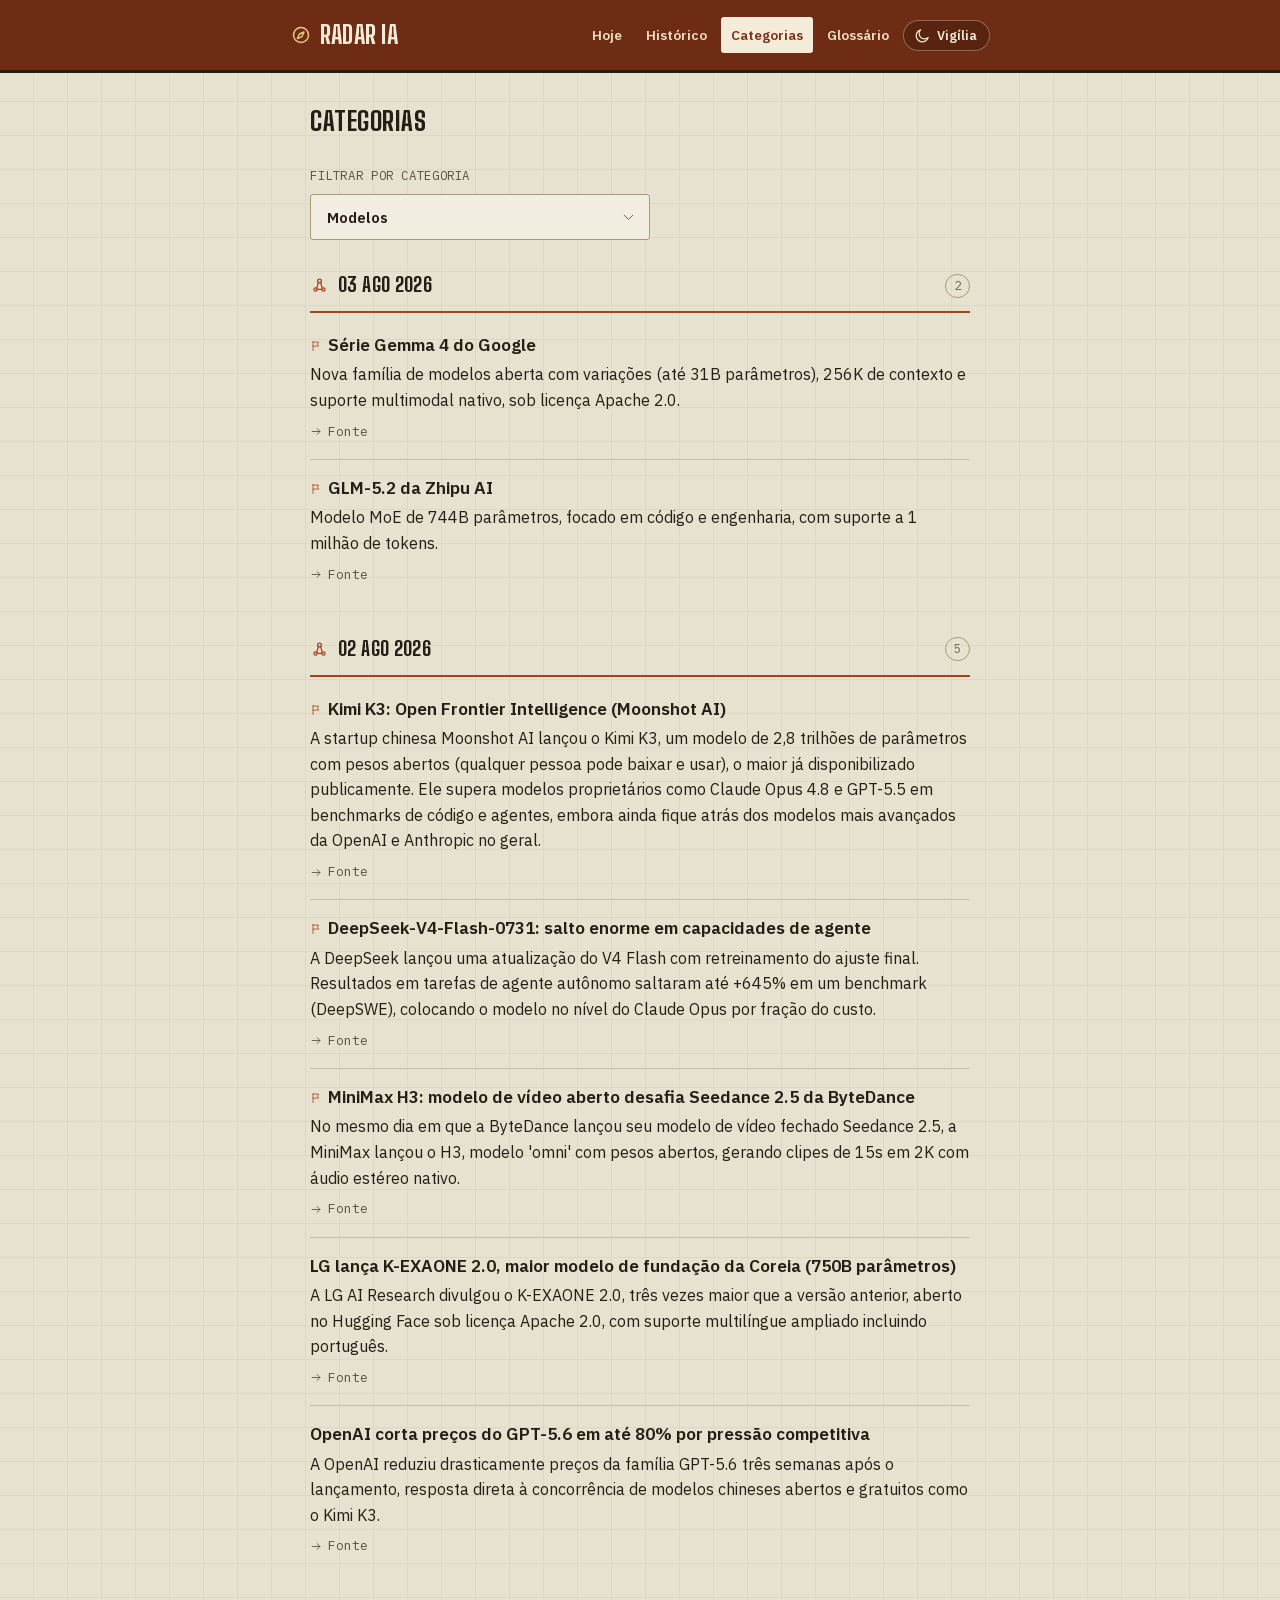
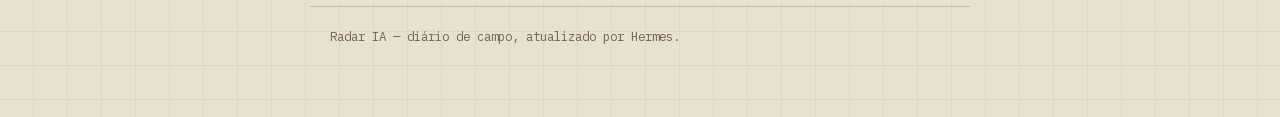
==== site/categoria.html @ 20d3c2d0 "Publica Radar IA: site estatico + dados do Hermes Co-Authored-By: Claude Haiku 4.5 <noreply@anthropi" ====
<!doctype html>
<html lang="pt-BR">
<head>
<meta charset="utf-8" />
<meta name="viewport" content="width=device-width, initial-scale=1" />
<title>Radar IA — Categorias</title>
<link rel="stylesheet" href="css/style.css" />
</head>
<body>
<header class="site-header">
  <div class="inner">
    <a class="brand" href="index.html">
      <svg class="icon mark" width="22" height="22" viewBox="0 0 24 24" fill="none" stroke="currentColor" stroke-width="1.6" stroke-linecap="round" stroke-linejoin="round" aria-hidden="true"><circle cx="12" cy="12" r="8.2"/><path d="M15.3 8.7l-2.2 5-5 2.2 2.2-5 5-2.2Z"/></svg>
      Radar IA
    </a>
    <nav class="site-nav">
      <a href="index.html">Hoje</a>
      <a href="historico.html">Histórico</a>
      <a href="categoria.html" class="active">Categorias</a>
      <a href="glossario.html">Glossário</a>
      <button id="theme-toggle" type="button"></button>
    </nav>
  </div>
</header>
<main class="wrap">
  <h1 class="page-title">Categorias</h1>
  <label for="categoria-select" class="select-label">Filtrar por categoria</label>
  <div class="select-wrap">
    <select id="categoria-select"></select>
    <span class="icon-slot"></span>
  </div>
  <div id="content"><p class="state-msg">Escolha uma ordem taxonômica.</p></div>
  <footer class="site-footer">Radar IA — diário de campo, atualizado por Hermes.</footer>
</main>
<script src="js/icons.js"></script>
<script src="js/common.js"></script>
<script>
  initTheme();
  document.querySelector(".select-wrap .icon-slot").outerHTML = svgIcon("chevronRight", 15);
  const select = document.getElementById("categoria-select");
  const content = document.getElementById("content");

  select.innerHTML = SECTIONS.map((s) => `<option value="${s.key}">${s.label}</option>`).join("");

  const params = new URLSearchParams(window.location.search);
  const initialKey = params.get("s");
  if (initialKey && SECTIONS.some((s) => s.key === initialKey)) select.value = initialKey;

  let indexDays = null;

  async function loadCategory(key) {
    content.innerHTML = '<p class="state-msg">Vasculhando cadernos anteriores…</p>';
    if (!indexDays) indexDays = await fetchJson("../index.json");
    const sorted = [...indexDays].sort((a, b) => (a.data < b.data ? 1 : -1));
    const dayDatas = await Promise.all(
      sorted.map((d) => fetchJson(`../data/${d.data}.json`).catch(() => null))
    );
    const meta = sectionMeta(key);
    let html = "";
    for (const day of dayDatas) {
      if (!day) continue;
      const items = day.secoes && day.secoes[key];
      if (!items || !items.length) continue;
      html += `
        <section class="category" style="--cat-ink: var(--ink-${key})">
          <div class="category-head">
            <span class="cat-icon">${svgIcon(key, 19)}</span>
            <h2><a href="dia.html?data=${encodeURIComponent(day.data)}">${fmtDate(day.data)}</a></h2>
            <span class="cat-count">${items.length}</span>
          </div>
          ${items.map((it) => renderItem(it)).join("")}
        </section>
      `;
    }
    content.innerHTML = html || `<p class="state-msg">Nada registrado ainda em ${escapeHtml(meta.label)}.</p>`;
  }

  select.addEventListener("change", () => {
    const url = new URL(window.location);
    url.searchParams.set("s", select.value);
    window.history.replaceState({}, "", url);
    loadCategory(select.value);
  });

  loadCategory(select.value);
</script>
</body>
</html>
---- site/css/style.css ----
@import url("../fonts/fonts.css");

/*
  FIELD NOTEBOOK — Radar IA
  World: a naturalist / survey field notebook. Each day is a dated field
  entry; categories are taxonomic orders; the glossary is a specimen index
  that grows entry by entry; a starred day is a rare sighting, stamped.
  Dark mode is the night vigil — a headlamp on the same page, not a
  different product.
*/

:root {
  --paper: #e7e1d0;
  --paper-raised: #f2ede1;
  --paper-band: #dcd4bd;
  --ink: #241f16;
  --ink-muted: #5c5140;
  --ink-faint: #726752;
  --rule: #c7bd9e;
  --rule-strong: #a89a72;
  --grid-line: #ded7c3;

  --rust: #a1451e;
  --rust-deep: #7c3216;
  --rust-band: #7c3216;
  --olive: #4c5324;
  --pine: #2c4a3b;
  --indigo-ink: #2e3f66;
  --mustard: #93650f;

  --ink-modelos: var(--rust);
  --ink-ferramentas_plugins_mcps: var(--indigo-ink);
  --ink-open_source: var(--pine);
  --ink-discussoes: var(--mustard);
  --ink-papers: var(--olive);
  --ink-mercado: var(--rust);
  --ink-regulacao: var(--indigo-ink);
  --ink-integracoes_novas: var(--pine);
  --ink-dicas_economia_e_performance: var(--mustard);
  --ink-dicas_programadores: var(--olive);
  --ink-delphi_e_ia: var(--rust);
  --ink-comparativos_modelos: var(--indigo-ink);

  --shadow-card: 0 2px 0 rgba(36, 31, 22, 0.05), 0 8px 20px -12px rgba(36, 31, 22, 0.35);
  --radius: 3px;
  --font-display: "Big Shoulders", "Segoe UI", sans-serif;
  --font-body: "IBM Plex Sans", "Segoe UI", sans-serif;
  --font-mono: "IBM Plex Mono", ui-monospace, monospace;
}

:root[data-theme="dark"] {
  --paper: #15130d;
  --paper-raised: #1d1a12;
  --paper-band: #211d14;
  --ink: #eee6d3;
  --ink-muted: #b3a688;
  --ink-faint: #857a5f;
  --rule: #332e1f;
  --rule-strong: #453f29;

  --rust: #e2833f;
  --rust-deep: #f0985a;
  --olive: #93a35a;
  --pine: #74b494;
  --indigo-ink: #869bd6;
  --mustard: #d9ab4e;

  --shadow-card: 0 2px 0 rgba(0, 0, 0, 0.3), 0 10px 24px -14px rgba(0, 0, 0, 0.65);
}

@media (prefers-color-scheme: dark) {
  :root:not([data-theme="light"]) {
    --paper: #15130d;
    --paper-raised: #1d1a12;
    --paper-band: #211d14;
    --ink: #eee6d3;
    --ink-muted: #b3a688;
    --ink-faint: #857a5f;
    --rule: #332e1f;
    --rule-strong: #453f29;
    --grid-line: #1c1a12;

    --rust: #e2833f;
    --rust-deep: #f0985a;
    --olive: #93a35a;
    --pine: #74b494;
    --indigo-ink: #869bd6;
    --mustard: #d9ab4e;

    --shadow-card: 0 2px 0 rgba(0, 0, 0, 0.3), 0 10px 24px -14px rgba(0, 0, 0, 0.65);
  }
}

* { box-sizing: border-box; }
html, body { margin: 0; padding: 0; }

body {
  background-color: var(--paper);
  background-image:
    linear-gradient(var(--grid-line) 1px, transparent 1px),
    linear-gradient(90deg, var(--grid-line) 1px, transparent 1px);
  background-size: 34px 34px;
  background-position: -1px -1px;
  color: var(--ink);
  font-family: var(--font-body);
  line-height: 1.6;
  overflow-x: hidden;
  -webkit-font-smoothing: antialiased;
}

a { color: var(--rust-deep); }
a:focus-visible, button:focus-visible, input:focus-visible {
  outline: 2px solid var(--rust);
  outline-offset: 2px;
}

.icon { display: inline-block; vertical-align: -3px; flex-shrink: 0; }

.sr-only {
  position: absolute;
  width: 1px;
  height: 1px;
  padding: 0;
  margin: -1px;
  overflow: hidden;
  clip: rect(0, 0, 0, 0);
  white-space: nowrap;
  border: 0;
}

.page-title {
  font-family: var(--font-display);
  font-size: 1.6rem;
  font-weight: 700;
  text-transform: uppercase;
  letter-spacing: 0.02em;
  color: var(--ink);
  margin: 28px 0 4px;
}

.wrap {
  max-width: 700px;
  margin: 0 auto;
  padding: 0 20px 70px;
}

/* ---------- Header: canvas band ---------- */

header.site-header {
  background: var(--rust-band);
  background-image: linear-gradient(rgba(0,0,0,.12), rgba(0,0,0,.12));
  border-bottom: 3px solid var(--ink);
  padding: 16px 20px;
}

header.site-header .inner {
  max-width: 700px;
  margin: 0 auto;
  display: flex;
  align-items: center;
  justify-content: space-between;
  flex-wrap: wrap;
  gap: 10px;
}

.brand {
  display: inline-flex;
  align-items: center;
  gap: 8px;
  font-family: var(--font-display);
  font-weight: 700;
  font-size: 1.5rem;
  text-transform: uppercase;
  letter-spacing: 0.01em;
  text-decoration: none;
  color: #f4ecd8;
}

.brand .icon { color: #f4ecd8; }
.brand .mark { color: #e9c98a; }

nav.site-nav {
  display: flex;
  gap: 4px;
  align-items: center;
  font-family: var(--font-body);
  font-size: 0.86rem;
  font-weight: 600;
}

nav.site-nav a {
  color: #ecdfc2;
  text-decoration: none;
  padding: 7px 10px;
  border-radius: var(--radius);
}

nav.site-nav a:hover { background: rgba(255,255,255,.12); }
nav.site-nav a.active { background: #f4ecd8; color: var(--rust-band); }

#theme-toggle {
  display: inline-flex;
  align-items: center;
  gap: 6px;
  background: rgba(0,0,0,.18);
  border: 1px solid rgba(244,236,216,.35);
  border-radius: 20px;
  padding: 6px 12px 6px 10px;
  cursor: pointer;
  color: #f4ecd8;
  font-size: 0.8rem;
  font-family: var(--font-body);
  font-weight: 600;
}
#theme-toggle:hover { background: rgba(0,0,0,.3); }

/* ---------- Day summary: field entry card ---------- */

.day-summary {
  background: var(--paper-raised);
  border: 1px solid var(--rule-strong);
  border-radius: var(--radius);
  padding: 22px 24px;
  box-shadow: var(--shadow-card);
  margin: 28px 0 26px;
  position: relative;
}

.day-summary .date-row {
  display: flex;
  align-items: center;
  gap: 12px;
  flex-wrap: wrap;
  margin-bottom: 10px;
}

.day-date {
  font-family: var(--font-mono);
  font-weight: 500;
  color: var(--ink-muted);
  font-size: 0.86rem;
  letter-spacing: 0.02em;
  margin: 0;
  display: inline;
}

.badge {
  display: inline-flex;
  align-items: center;
  gap: 5px;
  background: var(--rust-band);
  color: #fbf3e4;
  font-family: var(--font-display);
  font-size: 0.78rem;
  font-weight: 700;
  text-transform: uppercase;
  padding: 4px 11px 4px 8px;
  border-radius: 20px;
  letter-spacing: 0.03em;
}
.badge .icon { color: #fbf3e4; }

.day-summary p {
  margin: 0;
  font-size: 1.12rem;
  line-height: 1.6;
  max-width: 68ch;
}

/* ---------- Category sections ---------- */

section.category { margin-bottom: 32px; }

.category-head {
  display: flex;
  align-items: center;
  gap: 9px;
  margin-bottom: 4px;
  padding-bottom: 10px;
  border-bottom: 2px solid var(--cat-ink, var(--rust));
}

.cat-icon { color: var(--cat-ink, var(--rust)); display: inline-flex; }

.category-head h2 {
  font-family: var(--font-display);
  font-size: 1.2rem;
  font-weight: 700;
  margin: 0;
  color: var(--ink);
  text-transform: uppercase;
  letter-spacing: 0.02em;
  flex: 1;
}

.cat-count {
  font-family: var(--font-mono);
  font-size: 0.78rem;
  color: var(--ink-faint);
  border: 1px solid var(--rule-strong);
  border-radius: 20px;
  padding: 1px 8px;
}

.item {
  padding: 16px 0;
  border-bottom: 1px solid var(--rule);
}
.item:last-child { border-bottom: none; }

.item h3 {
  margin: 0 0 6px;
  font-size: 1.08rem;
  font-weight: 600;
  line-height: 1.35;
  display: flex;
  align-items: baseline;
  gap: 6px;
}

.field-mark {
  color: var(--rust);
  display: inline-flex;
  flex-shrink: 0;
  transform: translateY(1px);
}

.item p {
  margin: 0 0 7px;
  color: var(--ink);
  max-width: 70ch;
}
.item p strong { color: var(--ink); }

.item .meta {
  font-family: var(--font-mono);
  font-size: 0.8rem;
  display: flex;
  gap: 12px;
  align-items: center;
  flex-wrap: wrap;
  margin-top: 8px;
}

.source-link {
  display: inline-flex;
  align-items: center;
  gap: 5px;
  text-decoration: none;
  color: var(--ink-muted);
  border-bottom: 1px solid transparent;
}
.source-link:hover { color: var(--rust-deep); border-bottom-color: var(--rust-deep); }
.source-link .icon { transition: transform .15s ease-out; }
.source-link:hover .icon { transform: translateX(2px); }

.tag {
  font-family: var(--font-mono);
  font-size: 0.72rem;
  color: var(--ink-muted);
  background: var(--paper-band);
  padding: 2px 8px;
  border-radius: 20px;
  text-transform: lowercase;
  letter-spacing: 0.02em;
}

/* ---------- Glossary terms box ---------- */

.terms-box {
  background: var(--paper-band);
  border-radius: var(--radius);
  padding: 18px 20px;
  margin-bottom: 30px;
}

.terms-box h2 {
  display: flex;
  align-items: center;
  gap: 8px;
  font-family: var(--font-display);
  font-size: 1rem;
  font-weight: 700;
  text-transform: uppercase;
  letter-spacing: 0.03em;
  margin: 0 0 12px;
  color: var(--ink);
}
.terms-box h2 .icon { color: var(--rust-deep); }

.chips { display: flex; flex-wrap: wrap; gap: 8px; }

.chip {
  background: var(--paper-raised);
  border: 1px solid var(--rule-strong);
  color: var(--ink);
  text-decoration: none;
  font-size: 0.84rem;
  padding: 5px 12px;
  border-radius: 20px;
}
.chip:hover { border-color: var(--rust); color: var(--rust-deep); }

/* ---------- Deepen box ---------- */

.deepen-box {
  border-top: 2px solid var(--rule-strong);
  padding-top: 18px;
  margin-top: 14px;
}
.deepen-box h2 {
  font-family: var(--font-display);
  font-size: 1rem;
  font-weight: 700;
  color: var(--ink-muted);
  margin: 0 0 10px;
  text-transform: uppercase;
  letter-spacing: 0.05em;
}
.deepen-box ul { list-style: none; padding: 0; margin: 0; display: flex; flex-direction: column; gap: 8px; }
.deepen-box li { display: flex; align-items: center; gap: 8px; flex-wrap: wrap; }
.deepen-box a { text-decoration: none; border-bottom: 1px solid var(--rule-strong); }
.deepen-box a:hover { border-bottom-color: var(--rust-deep); }

/* ---------- Historico ---------- */

.history-list { list-style: none; padding: 0; margin: 28px 0 0; }

.history-item {
  display: block;
  background: var(--paper-raised);
  border: 1px solid var(--rule-strong);
  border-radius: var(--radius);
  padding: 18px 20px;
  margin-bottom: 12px;
  text-decoration: none;
  color: var(--ink);
  box-shadow: var(--shadow-card);
  transition: transform .12s ease-out, border-color .12s ease-out;
}
.history-item:hover { border-color: var(--rust); transform: translateX(2px); }
.history-item .date-row { display: flex; align-items: center; gap: 10px; margin-bottom: 7px; }
.history-item .date-row .day-date { font-size: 0.86rem; }
.history-item p { margin: 0; color: var(--ink-muted); font-size: 0.97rem; max-width: 68ch; }

/* ---------- Glossario ---------- */

.search-field {
  position: relative;
  margin: 28px 0 26px;
}
.search-field .icon {
  position: absolute;
  left: 14px;
  top: 50%;
  transform: translateY(-50%);
  color: var(--ink-faint);
}
#glossario-search {
  width: 100%;
  padding: 13px 16px 13px 42px;
  font-size: 1rem;
  font-family: var(--font-body);
  border: 1px solid var(--rule-strong);
  border-radius: var(--radius);
  background: var(--paper-raised);
  color: var(--ink);
}
#glossario-search:focus-visible { outline: 2px solid var(--rust); outline-offset: 1px; }

.glossario-list { margin: 0; }
.glossario-list dt {
  font-family: var(--font-display);
  font-weight: 700;
  font-size: 1.25rem;
  margin-top: 22px;
  padding-top: 18px;
  border-top: 1px solid var(--rule);
  color: var(--rust-deep);
  scroll-margin-top: 20px;
}
.glossario-list dt:first-of-type { border-top: none; margin-top: 0; padding-top: 0; }
.glossario-list dd {
  margin: 6px 0 0;
  color: var(--ink);
  max-width: 68ch;
}

/* ---------- Categoria filter ---------- */

.select-label {
  display: block;
  font-family: var(--font-mono);
  font-size: 0.78rem;
  text-transform: uppercase;
  letter-spacing: 0.05em;
  color: var(--ink-muted);
  margin: 24px 0 8px;
}
.select-wrap { position: relative; margin: 0 0 30px; max-width: 340px; }
#categoria-select {
  width: 100%;
  appearance: none;
  padding: 12px 38px 12px 16px;
  font-size: 0.95rem;
  font-family: var(--font-body);
  font-weight: 600;
  border: 1px solid var(--rule-strong);
  border-radius: var(--radius);
  background: var(--paper-raised);
  color: var(--ink);
}
.select-wrap .icon { position: absolute; right: 14px; top: 50%; transform: translateY(-50%) rotate(90deg); pointer-events: none; color: var(--ink-faint); }
.category-head h2 a { color: inherit; text-decoration: none; }
.category-head h2 a:hover { color: var(--rust); }

.state-msg {
  color: var(--ink-muted);
  font-family: var(--font-mono);
  padding: 30px 0;
  font-size: 0.92rem;
}

/* ---------- Footer note ---------- */

footer.site-footer {
  max-width: 700px;
  margin: 20px auto 0;
  padding: 20px 20px 0;
  border-top: 1px solid var(--rule);
  color: var(--ink-faint);
  font-family: var(--font-mono);
  font-size: 0.78rem;
}

@media (max-width: 600px) {
  header.site-header .inner { flex-direction: column; align-items: flex-start; gap: 12px; }
  nav.site-nav { width: 100%; justify-content: flex-start; flex-wrap: wrap; gap: 6px; }
  #theme-toggle { margin-left: auto; }
  .day-summary { padding: 18px; }
  .day-summary p { font-size: 1.05rem; }
}

/* Touch input, any viewport: fingers need more room than a cursor does. */
@media (pointer: coarse) {
  nav.site-nav { gap: 6px; }
  nav.site-nav a { padding: 13px 14px; }
  #theme-toggle { padding: 13px 16px 13px 14px; }
  .chip { padding: 12px 16px; }
  .chips { gap: 10px; }
}

@media (prefers-reduced-motion: reduce) {
  * { transition-duration: 0.001ms !important; animation-duration: 0.001ms !important; }
  .history-item:hover { transform: none; }
  .source-link:hover .icon { transform: none; }
}
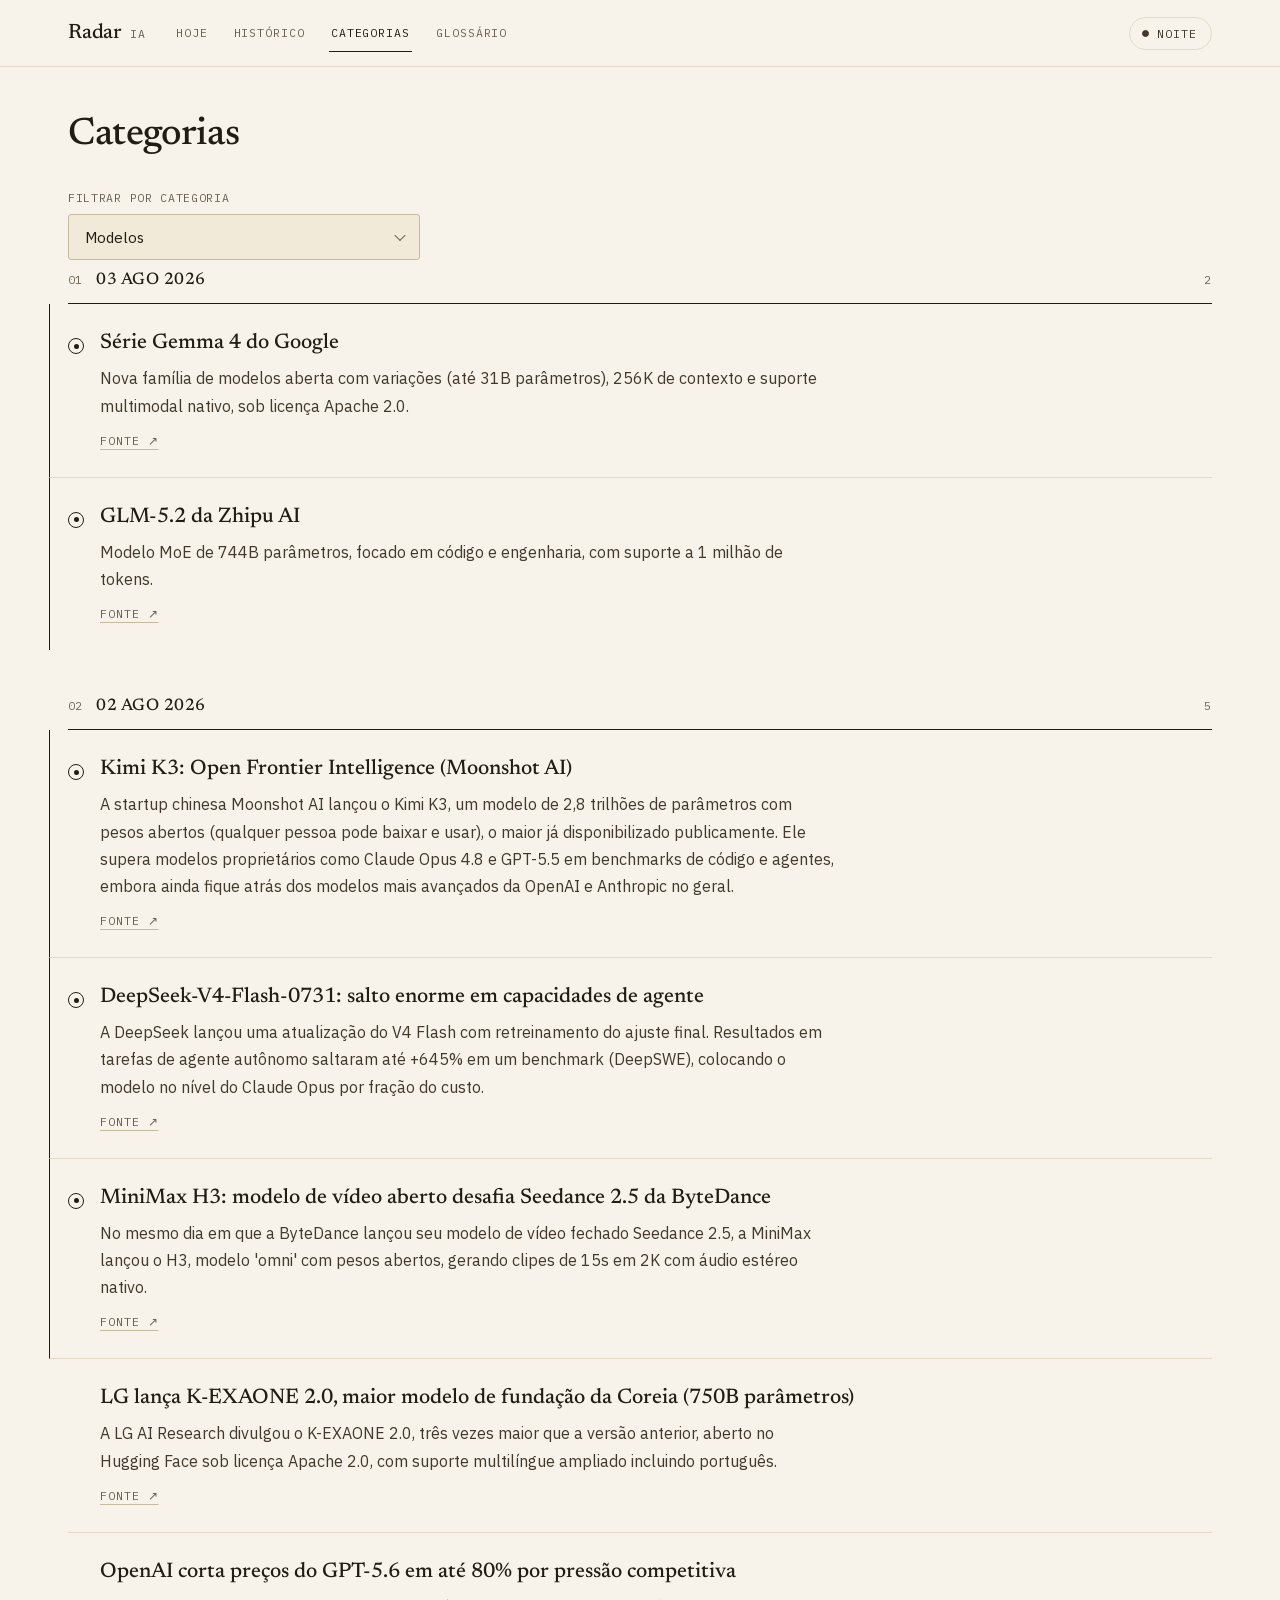
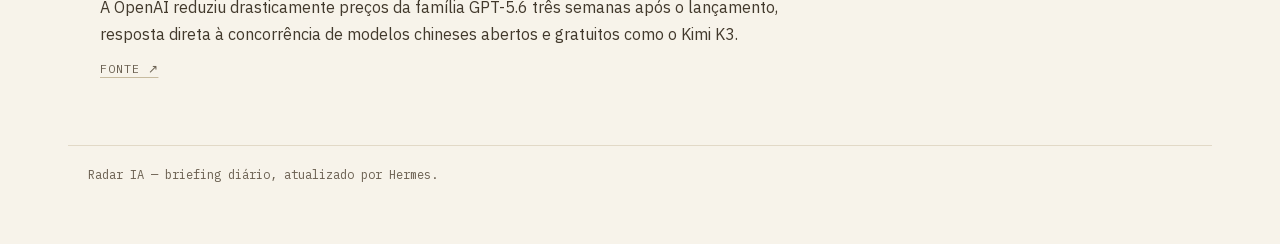
==== commit cb17c763: "Redesign: caderno de campo -> briefing editorial Troca completa do mundo visual: serifada + mono, um" ====
--- a/site/categoria.html
+++ b/site/categoria.html
@@ -8,18 +8,17 @@
 </head>
 <body>
 <header class="site-header">
-  <div class="inner">
+  <div class="header-inner">
     <a class="brand" href="index.html">
-      <svg class="icon mark" width="22" height="22" viewBox="0 0 24 24" fill="none" stroke="currentColor" stroke-width="1.6" stroke-linecap="round" stroke-linejoin="round" aria-hidden="true"><circle cx="12" cy="12" r="8.2"/><path d="M15.3 8.7l-2.2 5-5 2.2 2.2-5 5-2.2Z"/></svg>
-      Radar IA
+      <span class="brand-word">Radar</span><span class="brand-mark label">IA</span>
     </a>
     <nav class="site-nav">
       <a href="index.html">Hoje</a>
       <a href="historico.html">Histórico</a>
       <a href="categoria.html" class="active">Categorias</a>
       <a href="glossario.html">Glossário</a>
-      <button id="theme-toggle" type="button"></button>
     </nav>
+    <button id="theme-toggle" type="button"></button>
   </div>
 </header>
 <main class="wrap">
@@ -27,16 +26,13 @@
   <label for="categoria-select" class="select-label">Filtrar por categoria</label>
   <div class="select-wrap">
     <select id="categoria-select"></select>
-    <span class="icon-slot"></span>
   </div>
-  <div id="content"><p class="state-msg">Escolha uma ordem taxonômica.</p></div>
-  <footer class="site-footer">Radar IA — diário de campo, atualizado por Hermes.</footer>
+  <div id="content"><p class="state-msg">Escolha uma categoria.</p></div>
+  <footer class="site-footer">Radar IA — briefing diário, atualizado por Hermes.</footer>
 </main>
-<script src="js/icons.js"></script>
 <script src="js/common.js"></script>
 <script>
   initTheme();
-  document.querySelector(".select-wrap .icon-slot").outerHTML = svgIcon("chevronRight", 15);
   const select = document.getElementById("categoria-select");
   const content = document.getElementById("content");
 
@@ -47,28 +43,36 @@
   if (initialKey && SECTIONS.some((s) => s.key === initialKey)) select.value = initialKey;
 
   let indexDays = null;
+  const dayCache = new Map();
 
   async function loadCategory(key) {
-    content.innerHTML = '<p class="state-msg">Vasculhando cadernos anteriores…</p>';
+    content.innerHTML = '<p class="state-msg">Vasculhando edições anteriores…</p>';
     if (!indexDays) indexDays = await fetchJson("../index.json");
     const sorted = [...indexDays].sort((a, b) => (a.data < b.data ? 1 : -1));
     const dayDatas = await Promise.all(
-      sorted.map((d) => fetchJson(`../data/${d.data}.json`).catch(() => null))
+      sorted.map((d) => {
+        if (dayCache.has(d.data)) return dayCache.get(d.data);
+        const p = fetchJson(`../data/${d.data}.json`).catch(() => null);
+        dayCache.set(d.data, p);
+        return p;
+      })
     );
     const meta = sectionMeta(key);
     let html = "";
+    let i = 0;
     for (const day of dayDatas) {
       if (!day) continue;
       const items = day.secoes && day.secoes[key];
       if (!items || !items.length) continue;
+      i += 1;
       html += `
-        <section class="category" style="--cat-ink: var(--ink-${key})">
+        <section class="category-section">
           <div class="category-head">
-            <span class="cat-icon">${svgIcon(key, 19)}</span>
-            <h2><a href="dia.html?data=${encodeURIComponent(day.data)}">${fmtDate(day.data)}</a></h2>
-            <span class="cat-count">${items.length}</span>
+            <span class="mono-index">${String(i).padStart(2, "0")}</span>
+            <h2 class="category-title"><a href="dia.html?data=${encodeURIComponent(day.data)}">${fmtDate(day.data)}</a></h2>
+            <span class="label cat-count">${items.length}</span>
           </div>
-          ${items.map((it) => renderItem(it)).join("")}
+          <div class="item-list">${items.map((it) => renderItem(it)).join("")}</div>
         </section>
       `;
     }
--- a/site/css/style.css
+++ b/site/css/style.css
@@ -1,120 +1,72 @@
 @import url("../fonts/fonts.css");
 
 /*
-  FIELD NOTEBOOK — Radar IA
-  World: a naturalist / survey field notebook. Each day is a dated field
-  entry; categories are taxonomic orders; the glossary is a specimen index
-  that grows entry by entry; a starred day is a rare sighting, stamped.
-  Dark mode is the night vigil — a headlamp on the same page, not a
-  different product.
+  EDITORIAL BRIEFING — Radar IA
+  World: a daily printed briefing / morning newsletter, not a dashboard,
+  not a field log. One nameplate, one accent ink ("ember"), numbered
+  sections read top to bottom with a single rest-stop at the midpoint.
+  Relevance is conveyed by weight and a plain mark, never by a second
+  color competing with the accent.
 */
 
 :root {
-  --paper: #e7e1d0;
-  --paper-raised: #f2ede1;
-  --paper-band: #dcd4bd;
-  --ink: #241f16;
-  --ink-muted: #5c5140;
-  --ink-faint: #726752;
-  --rule: #c7bd9e;
-  --rule-strong: #a89a72;
-  --grid-line: #ded7c3;
-
-  --rust: #a1451e;
-  --rust-deep: #7c3216;
-  --rust-band: #7c3216;
-  --olive: #4c5324;
-  --pine: #2c4a3b;
-  --indigo-ink: #2e3f66;
-  --mustard: #93650f;
-
-  --ink-modelos: var(--rust);
-  --ink-ferramentas_plugins_mcps: var(--indigo-ink);
-  --ink-open_source: var(--pine);
-  --ink-discussoes: var(--mustard);
-  --ink-papers: var(--olive);
-  --ink-mercado: var(--rust);
-  --ink-regulacao: var(--indigo-ink);
-  --ink-integracoes_novas: var(--pine);
-  --ink-dicas_economia_e_performance: var(--mustard);
-  --ink-dicas_programadores: var(--olive);
-  --ink-delphi_e_ia: var(--rust);
-  --ink-comparativos_modelos: var(--indigo-ink);
-
-  --shadow-card: 0 2px 0 rgba(36, 31, 22, 0.05), 0 8px 20px -12px rgba(36, 31, 22, 0.35);
+  --paper: #f7f3ea;
+  --paper-raised: #f1ead9;
+  --ink: #211c14;
+  --ink-soft: #42392c;
+  --ink-faint: #6b6152;
+  --rule: #e2d9c7;
+  --rule-strong: #c7bb9f;
+  --ember: #b5501c;
+  --ember-soft: rgba(181, 80, 28, 0.1);
+
+  --shadow-card: 0 1px 0 rgba(33, 28, 20, 0.04);
   --radius: 3px;
-  --font-display: "Big Shoulders", "Segoe UI", sans-serif;
+  --font-display: "Newsreader", Georgia, "Times New Roman", serif;
   --font-body: "IBM Plex Sans", "Segoe UI", sans-serif;
   --font-mono: "IBM Plex Mono", ui-monospace, monospace;
 }
 
 :root[data-theme="dark"] {
-  --paper: #15130d;
-  --paper-raised: #1d1a12;
-  --paper-band: #211d14;
-  --ink: #eee6d3;
-  --ink-muted: #b3a688;
-  --ink-faint: #857a5f;
-  --rule: #332e1f;
-  --rule-strong: #453f29;
-
-  --rust: #e2833f;
-  --rust-deep: #f0985a;
-  --olive: #93a35a;
-  --pine: #74b494;
-  --indigo-ink: #869bd6;
-  --mustard: #d9ab4e;
-
-  --shadow-card: 0 2px 0 rgba(0, 0, 0, 0.3), 0 10px 24px -14px rgba(0, 0, 0, 0.65);
+  --paper: #16130e;
+  --paper-raised: #1d1810;
+  --ink: #f3ece0;
+  --ink-soft: #cabfa9;
+  --ink-faint: #8f846c;
+  --rule: #2e281d;
+  --rule-strong: #443c2a;
+  --ember: #e2913f;
+  --ember-soft: rgba(226, 145, 63, 0.14);
 }
 
 @media (prefers-color-scheme: dark) {
   :root:not([data-theme="light"]) {
-    --paper: #15130d;
-    --paper-raised: #1d1a12;
-    --paper-band: #211d14;
-    --ink: #eee6d3;
-    --ink-muted: #b3a688;
-    --ink-faint: #857a5f;
-    --rule: #332e1f;
-    --rule-strong: #453f29;
-    --grid-line: #1c1a12;
-
-    --rust: #e2833f;
-    --rust-deep: #f0985a;
-    --olive: #93a35a;
-    --pine: #74b494;
-    --indigo-ink: #869bd6;
-    --mustard: #d9ab4e;
-
-    --shadow-card: 0 2px 0 rgba(0, 0, 0, 0.3), 0 10px 24px -14px rgba(0, 0, 0, 0.65);
+    --paper: #16130e;
+    --paper-raised: #1d1810;
+    --ink: #f3ece0;
+    --ink-soft: #cabfa9;
+    --ink-faint: #8f846c;
+    --rule: #2e281d;
+    --rule-strong: #443c2a;
+    --ember: #e2913f;
+    --ember-soft: rgba(226, 145, 63, 0.14);
   }
 }
 
 * { box-sizing: border-box; }
-html, body { margin: 0; padding: 0; }
+html { -webkit-text-size-adjust: 100%; }
 
 body {
-  background-color: var(--paper);
-  background-image:
-    linear-gradient(var(--grid-line) 1px, transparent 1px),
-    linear-gradient(90deg, var(--grid-line) 1px, transparent 1px);
-  background-size: 34px 34px;
-  background-position: -1px -1px;
+  margin: 0;
+  background: var(--paper);
   color: var(--ink);
   font-family: var(--font-body);
-  line-height: 1.6;
-  overflow-x: hidden;
-  -webkit-font-smoothing: antialiased;
-}
-
-a { color: var(--rust-deep); }
-a:focus-visible, button:focus-visible, input:focus-visible {
-  outline: 2px solid var(--rust);
-  outline-offset: 2px;
-}
-
-.icon { display: inline-block; vertical-align: -3px; flex-shrink: 0; }
+  font-size: 16px;
+  line-height: 1.5;
+  transition: background-color 0.15s ease, color 0.15s ease;
+}
+
+a { color: inherit; }
 
 .sr-only {
   position: absolute;
@@ -128,362 +80,406 @@
   border: 0;
 }
 
-.page-title {
+.label {
+  font-family: var(--font-mono);
+  font-size: 0.72rem;
+  text-transform: uppercase;
+  letter-spacing: 0.08em;
+  color: var(--ink-faint);
+}
+
+.mono-index {
+  font-family: var(--font-mono);
+  font-size: 0.7rem;
+  color: var(--ink-faint);
+  font-variant-numeric: tabular-nums;
+}
+
+/* ---------- Header ---------- */
+
+header.site-header {
+  position: sticky;
+  top: 0;
+  z-index: 20;
+  border-bottom: 1px solid var(--rule);
+  background: color-mix(in srgb, var(--paper) 88%, transparent);
+  backdrop-filter: blur(10px);
+}
+.header-inner {
+  max-width: 74rem;
+  margin: 0 auto;
+  padding: 14px 20px;
+  display: flex;
+  align-items: center;
+  gap: 28px;
+}
+.brand {
+  display: flex;
+  align-items: baseline;
+  gap: 8px;
+  text-decoration: none;
+  flex-shrink: 0;
+}
+.brand-word {
   font-family: var(--font-display);
-  font-size: 1.6rem;
-  font-weight: 700;
-  text-transform: uppercase;
-  letter-spacing: 0.02em;
-  color: var(--ink);
-  margin: 28px 0 4px;
-}
+  font-size: 1.3rem;
+  font-weight: 500;
+  color: var(--ink);
+  letter-spacing: -0.01em;
+}
+.brand-mark {
+  color: var(--ink-faint);
+  transition: color 0.15s ease;
+}
+.brand:hover .brand-mark { color: var(--ember); }
+
+nav.site-nav {
+  display: flex;
+  align-items: center;
+  gap: 22px;
+  flex-wrap: wrap;
+  flex: 1;
+}
+nav.site-nav a {
+  font-family: var(--font-mono);
+  font-size: 0.72rem;
+  text-transform: uppercase;
+  letter-spacing: 0.08em;
+  color: var(--ink-faint);
+  text-decoration: none;
+  padding: 10px 2px;
+  border-bottom: 1px solid transparent;
+  transition: color 0.15s ease, border-color 0.15s ease;
+}
+nav.site-nav a:hover { color: var(--ink-soft); }
+nav.site-nav a.active {
+  color: var(--ink);
+  border-bottom-color: var(--ink);
+}
+
+#theme-toggle {
+  font-family: var(--font-mono);
+  font-size: 0.72rem;
+  text-transform: uppercase;
+  letter-spacing: 0.08em;
+  color: var(--ink-soft);
+  background: none;
+  border: 1px solid var(--rule);
+  border-radius: 999px;
+  padding: 8px 14px 8px 12px;
+  display: inline-flex;
+  align-items: center;
+  gap: 8px;
+  cursor: pointer;
+  transition: border-color 0.15s ease, color 0.15s ease;
+  margin-left: auto;
+}
+#theme-toggle:hover { border-color: var(--rule-strong); color: var(--ink); }
+.toggle-dot {
+  width: 7px;
+  height: 7px;
+  border-radius: 50%;
+  border: 1px solid currentColor;
+  flex-shrink: 0;
+}
+.toggle-dot.is-filled { background: currentColor; }
+
+/* ---------- Layout grid ---------- */
 
 .wrap {
-  max-width: 700px;
+  max-width: 74rem;
   margin: 0 auto;
-  padding: 0 20px 70px;
-}
-
-/* ---------- Header: canvas band ---------- */
-
-header.site-header {
-  background: var(--rust-band);
-  background-image: linear-gradient(rgba(0,0,0,.12), rgba(0,0,0,.12));
-  border-bottom: 3px solid var(--ink);
-  padding: 16px 20px;
-}
-
-header.site-header .inner {
-  max-width: 700px;
-  margin: 0 auto;
-  display: flex;
-  align-items: center;
-  justify-content: space-between;
-  flex-wrap: wrap;
-  gap: 10px;
-}
-
-.brand {
-  display: inline-flex;
-  align-items: center;
-  gap: 8px;
-  font-family: var(--font-display);
-  font-weight: 700;
-  font-size: 1.5rem;
-  text-transform: uppercase;
-  letter-spacing: 0.01em;
-  text-decoration: none;
-  color: #f4ecd8;
-}
-
-.brand .icon { color: #f4ecd8; }
-.brand .mark { color: #e9c98a; }
-
-nav.site-nav {
-  display: flex;
-  gap: 4px;
-  align-items: center;
-  font-family: var(--font-body);
-  font-size: 0.86rem;
-  font-weight: 600;
-}
-
-nav.site-nav a {
-  color: #ecdfc2;
-  text-decoration: none;
-  padding: 7px 10px;
-  border-radius: var(--radius);
-}
-
-nav.site-nav a:hover { background: rgba(255,255,255,.12); }
-nav.site-nav a.active { background: #f4ecd8; color: var(--rust-band); }
-
-#theme-toggle {
-  display: inline-flex;
-  align-items: center;
-  gap: 6px;
-  background: rgba(0,0,0,.18);
-  border: 1px solid rgba(244,236,216,.35);
-  border-radius: 20px;
-  padding: 6px 12px 6px 10px;
-  cursor: pointer;
-  color: #f4ecd8;
-  font-size: 0.8rem;
-  font-family: var(--font-body);
-  font-weight: 600;
-}
-#theme-toggle:hover { background: rgba(0,0,0,.3); }
-
-/* ---------- Day summary: field entry card ---------- */
-
-.day-summary {
-  background: var(--paper-raised);
-  border: 1px solid var(--rule-strong);
-  border-radius: var(--radius);
-  padding: 22px 24px;
-  box-shadow: var(--shadow-card);
-  margin: 28px 0 26px;
-  position: relative;
-}
-
-.day-summary .date-row {
-  display: flex;
-  align-items: center;
-  gap: 12px;
-  flex-wrap: wrap;
-  margin-bottom: 10px;
-}
-
-.day-date {
-  font-family: var(--font-mono);
-  font-weight: 500;
-  color: var(--ink-muted);
-  font-size: 0.86rem;
-  letter-spacing: 0.02em;
-  margin: 0;
-  display: inline;
-}
-
-.badge {
-  display: inline-flex;
-  align-items: center;
-  gap: 5px;
-  background: var(--rust-band);
-  color: #fbf3e4;
-  font-family: var(--font-display);
-  font-size: 0.78rem;
-  font-weight: 700;
-  text-transform: uppercase;
-  padding: 4px 11px 4px 8px;
-  border-radius: 20px;
-  letter-spacing: 0.03em;
-}
-.badge .icon { color: #fbf3e4; }
-
-.day-summary p {
-  margin: 0;
-  font-size: 1.12rem;
-  line-height: 1.6;
-  max-width: 68ch;
-}
-
-/* ---------- Category sections ---------- */
-
-section.category { margin-bottom: 32px; }
-
-.category-head {
-  display: flex;
-  align-items: center;
-  gap: 9px;
-  margin-bottom: 4px;
-  padding-bottom: 10px;
-  border-bottom: 2px solid var(--cat-ink, var(--rust));
-}
-
-.cat-icon { color: var(--cat-ink, var(--rust)); display: inline-flex; }
-
-.category-head h2 {
-  font-family: var(--font-display);
-  font-size: 1.2rem;
-  font-weight: 700;
-  margin: 0;
-  color: var(--ink);
-  text-transform: uppercase;
-  letter-spacing: 0.02em;
-  flex: 1;
-}
-
-.cat-count {
-  font-family: var(--font-mono);
-  font-size: 0.78rem;
-  color: var(--ink-faint);
-  border: 1px solid var(--rule-strong);
-  border-radius: 20px;
-  padding: 1px 8px;
-}
-
-.item {
-  padding: 16px 0;
-  border-bottom: 1px solid var(--rule);
-}
-.item:last-child { border-bottom: none; }
-
-.item h3 {
-  margin: 0 0 6px;
-  font-size: 1.08rem;
-  font-weight: 600;
-  line-height: 1.35;
-  display: flex;
+  padding: 0 20px 60px;
+}
+
+.layout-grid {
+  display: grid;
+  grid-template-columns: 1fr;
+  gap: 0 56px;
+}
+@media (min-width: 1024px) {
+  .layout-grid { grid-template-columns: 13rem 1fr; align-items: start; }
+  .layout-grid .col-rail { grid-column: 1; }
+  .layout-grid .col-main { grid-column: 2; }
+}
+.col-rail { display: none; }
+@media (min-width: 1024px) {
+  .col-rail { display: block; position: sticky; top: 100px; max-height: calc(100vh - 130px); overflow-y: auto; }
+}
+
+/* ---------- Rail (Sumário) ---------- */
+
+.rail-list { list-style: none; margin: 14px 0 0; padding: 0; display: flex; flex-direction: column; gap: 10px; }
+.rail-link {
+  display: grid;
+  grid-template-columns: 1.5rem 1fr auto;
   align-items: baseline;
   gap: 6px;
-}
-
-.field-mark {
-  color: var(--rust);
+  text-decoration: none;
+  font-size: 0.88rem;
+  color: var(--ink-faint);
+  transition: color 0.15s ease;
+}
+.rail-link:hover { color: var(--ink-soft); }
+.rail-link .rail-count { font-family: var(--font-mono); font-size: 0.68rem; opacity: 0.7; }
+.rail-link.is-active { color: var(--ink); }
+.rail-link.is-active .rail-label { text-decoration: underline; text-decoration-color: var(--rule-strong); text-underline-offset: 4px; }
+
+/* ---------- Masthead ---------- */
+
+.masthead { padding: 44px 0 36px; }
+.meta-row { display: flex; flex-wrap: wrap; gap: 8px 20px; }
+.meta-row .label { color: var(--ink-faint); }
+
+.ember-band {
+  margin-top: 22px;
+  padding: 10px 16px;
+  border: 1px solid var(--ember);
+  border-radius: var(--radius);
+  background: var(--ember-soft);
+  display: flex;
+  flex-wrap: wrap;
+  align-items: baseline;
+  gap: 6px 12px;
+}
+.ember-band .label { color: var(--ember); }
+.ember-band-text { font-size: 0.92rem; color: var(--ink-soft); }
+
+.display-h1 {
+  margin: 26px 0 0;
+  max-width: 34rem;
+  font-family: var(--font-display);
+  font-weight: 500;
+  font-size: clamp(2.1rem, 4.6vw, 3.2rem);
+  line-height: 1.05;
+  letter-spacing: -0.01em;
+}
+.display-h1 em { font-style: italic; font-weight: 500; }
+
+.lead {
+  margin: 22px 0 0;
+  max-width: 42rem;
+  padding-left: 18px;
+  border-left: 1px solid var(--rule-strong);
+  font-size: 1.1rem;
+  line-height: 1.7;
+  color: var(--ink-soft);
+}
+
+.page-title {
+  margin: 40px 0 6px;
+  font-family: var(--font-display);
+  font-weight: 500;
+  font-size: clamp(1.8rem, 3.6vw, 2.4rem);
+  letter-spacing: -0.01em;
+}
+
+/* ---------- Pause divider ---------- */
+
+.pause-divider {
+  display: flex;
+  align-items: center;
+  gap: 18px;
+  margin: 8px 0;
+  padding: 30px 0;
+}
+.pause-divider .rule-line { flex: 1; height: 1px; background: var(--rule); }
+
+/* ---------- Category section ---------- */
+
+.category-section { scroll-margin-top: 90px; padding-top: 44px; }
+.category-section:first-of-type { padding-top: 0; }
+
+.category-head {
+  display: flex;
+  align-items: baseline;
+  gap: 14px;
+  border-bottom: 1px solid var(--ink);
+  padding-bottom: 10px;
+}
+.category-title {
+  margin: 0;
+  font-family: var(--font-display);
+  font-size: 1.05rem;
+  font-weight: 500;
+  text-transform: uppercase;
+  letter-spacing: 0.03em;
+}
+.category-head .cat-count { margin-left: auto; }
+
+.item-list { }
+
+/* ---------- Item entry ---------- */
+
+.item-entry {
+  display: grid;
+  grid-template-columns: 1rem 1fr;
+  gap: 0 16px;
+  padding: 26px 0;
+  border-bottom: 1px solid var(--rule);
+}
+.item-list .item-entry:last-child { border-bottom: none; }
+.item-entry.item-alta {
+  border-left: 1px solid var(--ink);
+  padding-left: 18px;
+  margin-left: -19px;
+}
+@media (max-width: 640px) {
+  .item-entry.item-alta { margin-left: -1px; padding-left: 15px; }
+}
+
+.relevance-mark {
+  margin-top: 8px;
+  width: 16px;
+  height: 16px;
+  border-radius: 50%;
+  border: 1px solid var(--ink);
+  display: flex;
+  align-items: center;
+  justify-content: center;
+}
+.relevance-dot { width: 5px; height: 5px; border-radius: 50%; background: var(--ink); }
+
+.item-heading-row { display: flex; flex-wrap: wrap; align-items: baseline; gap: 4px 12px; }
+.item-title {
+  margin: 0;
+  font-family: var(--font-display);
+  font-weight: 500;
+  font-size: 1.32rem;
+  line-height: 1.28;
+}
+
+.item-summary { margin: 8px 0 0; max-width: 46rem; font-size: 1rem; line-height: 1.7; color: var(--ink-soft); }
+
+.item-extra {
+  margin-top: 14px;
+  max-width: 46rem;
+  padding-top: 14px;
+  border-top: 1px solid var(--rule);
+}
+.item-models { display: flex; flex-wrap: wrap; align-items: center; gap: 8px; }
+.item-models .sep { color: var(--ink-faint); }
+.item-models .model-name { font-family: var(--font-mono); font-size: 0.78rem; color: var(--ink); }
+.item-cb { margin: 10px 0 0; font-size: 0.95rem; line-height: 1.65; color: var(--ink-soft); }
+.item-cb .label { margin-right: 8px; }
+
+.source-link {
+  margin-top: 12px;
   display: inline-flex;
-  flex-shrink: 0;
-  transform: translateY(1px);
-}
-
-.item p {
-  margin: 0 0 7px;
-  color: var(--ink);
-  max-width: 70ch;
-}
-.item p strong { color: var(--ink); }
-
-.item .meta {
-  font-family: var(--font-mono);
-  font-size: 0.8rem;
-  display: flex;
-  gap: 12px;
-  align-items: center;
+  align-items: center;
+  gap: 6px;
+  font-family: var(--font-mono);
+  font-size: 0.72rem;
+  text-transform: uppercase;
+  letter-spacing: 0.08em;
+  color: var(--ink-faint);
+  text-decoration: underline;
+  text-decoration-color: var(--rule-strong);
+  text-underline-offset: 4px;
+  transition: color 0.15s ease;
+}
+.source-link:hover { color: var(--ink); }
+
+/* ---------- Terms / Aprofundar ---------- */
+
+.terms-box, .deepen-box {
+  margin-top: 52px;
+  padding-top: 30px;
+  border-top: 1px solid var(--rule-strong);
+}
+.deepen-box { border-top-color: var(--rule); padding-bottom: 40px; }
+.terms-box h2, .deepen-box h2 {
+  margin: 0;
+  font-family: var(--font-mono);
+  font-size: 0.72rem;
+  text-transform: uppercase;
+  letter-spacing: 0.08em;
+  color: var(--ink-faint);
+  font-weight: 500;
+}
+.chips { margin-top: 16px; display: flex; flex-wrap: wrap; gap: 10px; }
+.chip {
+  display: inline-flex;
+  align-items: center;
+  gap: 8px;
+  padding: 9px 16px;
+  border: 1px solid var(--rule);
+  border-radius: 999px;
+  text-decoration: none;
+  font-size: 0.92rem;
+  color: var(--ink);
+  transition: border-color 0.15s ease, background-color 0.15s ease;
+}
+.chip:hover { border-color: var(--rule-strong); background: var(--paper-raised); }
+.chip .arrow { color: var(--ink-faint); font-family: var(--font-mono); font-size: 0.72rem; }
+
+.deepen-box ul { list-style: none; margin: 14px 0 0; padding: 0; }
+.deepen-box li { border-bottom: 1px solid var(--rule); }
+.deepen-box li:last-child { border-bottom: none; }
+.deepen-box a {
+  display: flex;
   flex-wrap: wrap;
-  margin-top: 8px;
-}
-
-.source-link {
-  display: inline-flex;
-  align-items: center;
-  gap: 5px;
+  align-items: baseline;
+  justify-content: space-between;
+  gap: 8px 20px;
+  padding: 15px 0;
   text-decoration: none;
-  color: var(--ink-muted);
-  border-bottom: 1px solid transparent;
-}
-.source-link:hover { color: var(--rust-deep); border-bottom-color: var(--rust-deep); }
-.source-link .icon { transition: transform .15s ease-out; }
-.source-link:hover .icon { transform: translateX(2px); }
-
-.tag {
-  font-family: var(--font-mono);
-  font-size: 0.72rem;
-  color: var(--ink-muted);
-  background: var(--paper-band);
-  padding: 2px 8px;
-  border-radius: 20px;
-  text-transform: lowercase;
-  letter-spacing: 0.02em;
-}
-
-/* ---------- Glossary terms box ---------- */
-
-.terms-box {
-  background: var(--paper-band);
-  border-radius: var(--radius);
-  padding: 18px 20px;
-  margin-bottom: 30px;
-}
-
-.terms-box h2 {
-  display: flex;
-  align-items: center;
-  gap: 8px;
-  font-family: var(--font-display);
-  font-size: 1rem;
-  font-weight: 700;
-  text-transform: uppercase;
-  letter-spacing: 0.03em;
-  margin: 0 0 12px;
-  color: var(--ink);
-}
-.terms-box h2 .icon { color: var(--rust-deep); }
-
-.chips { display: flex; flex-wrap: wrap; gap: 8px; }
-
-.chip {
-  background: var(--paper-raised);
-  border: 1px solid var(--rule-strong);
-  color: var(--ink);
+  color: var(--ink);
+  transition: color 0.15s ease;
+}
+.deepen-box a:hover { color: var(--ember); }
+.deepen-box .title { font-family: var(--font-display); font-size: 1.15rem; }
+
+/* ---------- Histórico ---------- */
+
+.history-list { list-style: none; margin: 24px 0 0; padding: 0; }
+.history-item {
+  display: grid;
+  grid-template-columns: 5.5rem 1fr;
+  gap: 4px 20px;
+  padding: 22px 0;
+  border-bottom: 1px solid var(--rule);
   text-decoration: none;
-  font-size: 0.84rem;
-  padding: 5px 12px;
-  border-radius: 20px;
-}
-.chip:hover { border-color: var(--rust); color: var(--rust-deep); }
-
-/* ---------- Deepen box ---------- */
-
-.deepen-box {
-  border-top: 2px solid var(--rule-strong);
-  padding-top: 18px;
-  margin-top: 14px;
-}
-.deepen-box h2 {
-  font-family: var(--font-display);
-  font-size: 1rem;
-  font-weight: 700;
-  color: var(--ink-muted);
-  margin: 0 0 10px;
-  text-transform: uppercase;
-  letter-spacing: 0.05em;
-}
-.deepen-box ul { list-style: none; padding: 0; margin: 0; display: flex; flex-direction: column; gap: 8px; }
-.deepen-box li { display: flex; align-items: center; gap: 8px; flex-wrap: wrap; }
-.deepen-box a { text-decoration: none; border-bottom: 1px solid var(--rule-strong); }
-.deepen-box a:hover { border-bottom-color: var(--rust-deep); }
-
-/* ---------- Historico ---------- */
-
-.history-list { list-style: none; padding: 0; margin: 28px 0 0; }
-
-.history-item {
-  display: block;
-  background: var(--paper-raised);
-  border: 1px solid var(--rule-strong);
-  border-radius: var(--radius);
-  padding: 18px 20px;
-  margin-bottom: 12px;
-  text-decoration: none;
-  color: var(--ink);
-  box-shadow: var(--shadow-card);
-  transition: transform .12s ease-out, border-color .12s ease-out;
-}
-.history-item:hover { border-color: var(--rust); transform: translateX(2px); }
-.history-item .date-row { display: flex; align-items: center; gap: 10px; margin-bottom: 7px; }
-.history-item .date-row .day-date { font-size: 0.86rem; }
-.history-item p { margin: 0; color: var(--ink-muted); font-size: 0.97rem; max-width: 68ch; }
-
-/* ---------- Glossario ---------- */
-
-.search-field {
-  position: relative;
-  margin: 28px 0 26px;
-}
-.search-field .icon {
-  position: absolute;
-  left: 14px;
-  top: 50%;
-  transform: translateY(-50%);
-  color: var(--ink-faint);
-}
-#glossario-search {
+  color: var(--ink);
+}
+.history-list li:first-child .history-item { padding-top: 0; }
+.history-item:hover .history-summary { color: var(--ink); }
+.date-row { display: flex; flex-direction: column; gap: 6px; }
+.history-item .day-date { font-family: var(--font-mono); font-size: 0.8rem; color: var(--ink-faint); }
+.history-item .badge { font-family: var(--font-mono); font-size: 0.68rem; text-transform: uppercase; letter-spacing: 0.06em; color: var(--ember); }
+.history-summary { margin: 0; font-size: 0.98rem; line-height: 1.6; color: var(--ink-soft); transition: color 0.15s ease; }
+
+/* ---------- Glossário ---------- */
+
+.search-field { position: relative; margin-top: 24px; max-width: 26rem; }
+.search-field input {
   width: 100%;
-  padding: 13px 16px 13px 42px;
-  font-size: 1rem;
+  padding: 12px 16px;
+  font-size: 0.98rem;
   font-family: var(--font-body);
   border: 1px solid var(--rule-strong);
   border-radius: var(--radius);
   background: var(--paper-raised);
   color: var(--ink);
 }
-#glossario-search:focus-visible { outline: 2px solid var(--rust); outline-offset: 1px; }
-
-.glossario-list { margin: 0; }
+.search-field input:focus { outline: 2px solid var(--ember); outline-offset: 1px; }
+
+.glossario-list { margin: 34px 0 0; }
 .glossario-list dt {
   font-family: var(--font-display);
-  font-weight: 700;
-  font-size: 1.25rem;
-  margin-top: 22px;
-  padding-top: 18px;
-  border-top: 1px solid var(--rule);
-  color: var(--rust-deep);
-  scroll-margin-top: 20px;
-}
-.glossario-list dt:first-of-type { border-top: none; margin-top: 0; padding-top: 0; }
+  font-weight: 500;
+  font-size: 1.2rem;
+  margin: 26px 0 4px;
+  scroll-margin-top: 90px;
+}
+.glossario-list dt:first-child { margin-top: 0; }
 .glossario-list dd {
-  margin: 6px 0 0;
-  color: var(--ink);
-  max-width: 68ch;
+  margin: 0 0 0;
+  padding-bottom: 20px;
+  border-bottom: 1px solid var(--rule);
+  max-width: 60ch;
+  color: var(--ink-soft);
+  line-height: 1.6;
 }
 
 /* ---------- Categoria filter ---------- */
@@ -491,67 +487,75 @@
 .select-label {
   display: block;
   font-family: var(--font-mono);
-  font-size: 0.78rem;
-  text-transform: uppercase;
-  letter-spacing: 0.05em;
-  color: var(--ink-muted);
+  font-size: 0.72rem;
+  text-transform: uppercase;
+  letter-spacing: 0.06em;
+  color: var(--ink-faint);
   margin: 24px 0 8px;
 }
-.select-wrap { position: relative; margin: 0 0 30px; max-width: 340px; }
+.select-wrap { position: relative; margin: 0 0 8px; max-width: 22rem; }
 #categoria-select {
   width: 100%;
   appearance: none;
   padding: 12px 38px 12px 16px;
   font-size: 0.95rem;
   font-family: var(--font-body);
-  font-weight: 600;
   border: 1px solid var(--rule-strong);
   border-radius: var(--radius);
   background: var(--paper-raised);
   color: var(--ink);
 }
-.select-wrap .icon { position: absolute; right: 14px; top: 50%; transform: translateY(-50%) rotate(90deg); pointer-events: none; color: var(--ink-faint); }
+.select-wrap::after {
+  content: "";
+  position: absolute;
+  right: 16px;
+  top: 50%;
+  width: 7px;
+  height: 7px;
+  border-right: 1px solid var(--ink-faint);
+  border-bottom: 1px solid var(--ink-faint);
+  transform: translateY(-70%) rotate(45deg);
+  pointer-events: none;
+}
 .category-head h2 a { color: inherit; text-decoration: none; }
-.category-head h2 a:hover { color: var(--rust); }
+.category-head h2 a:hover { color: var(--ember); }
 
 .state-msg {
-  color: var(--ink-muted);
+  color: var(--ink-faint);
   font-family: var(--font-mono);
   padding: 30px 0;
   font-size: 0.92rem;
 }
 
-/* ---------- Footer note ---------- */
+/* ---------- Footer ---------- */
 
 footer.site-footer {
-  max-width: 700px;
-  margin: 20px auto 0;
+  max-width: 74rem;
+  margin: 40px auto 0;
   padding: 20px 20px 0;
   border-top: 1px solid var(--rule);
   color: var(--ink-faint);
   font-family: var(--font-mono);
-  font-size: 0.78rem;
-}
+  font-size: 0.76rem;
+}
+
+/* ---------- Responsive ---------- */
 
 @media (max-width: 600px) {
-  header.site-header .inner { flex-direction: column; align-items: flex-start; gap: 12px; }
-  nav.site-nav { width: 100%; justify-content: flex-start; flex-wrap: wrap; gap: 6px; }
-  #theme-toggle { margin-left: auto; }
-  .day-summary { padding: 18px; }
-  .day-summary p { font-size: 1.05rem; }
+  .header-inner { padding: 12px 16px; gap: 16px; }
+  nav.site-nav { gap: 14px; }
+  .masthead { padding: 30px 0 26px; }
+  .wrap { padding: 0 16px 48px; }
 }
 
 /* Touch input, any viewport: fingers need more room than a cursor does. */
 @media (pointer: coarse) {
-  nav.site-nav { gap: 6px; }
-  nav.site-nav a { padding: 13px 14px; }
+  nav.site-nav a { padding: 13px 2px; }
   #theme-toggle { padding: 13px 16px 13px 14px; }
-  .chip { padding: 12px 16px; }
-  .chips { gap: 10px; }
+  .chip { padding: 12px 18px; }
+  .chips { gap: 12px; }
 }
 
 @media (prefers-reduced-motion: reduce) {
   * { transition-duration: 0.001ms !important; animation-duration: 0.001ms !important; }
-  .history-item:hover { transform: none; }
-  .source-link:hover .icon { transform: none; }
-}
+}
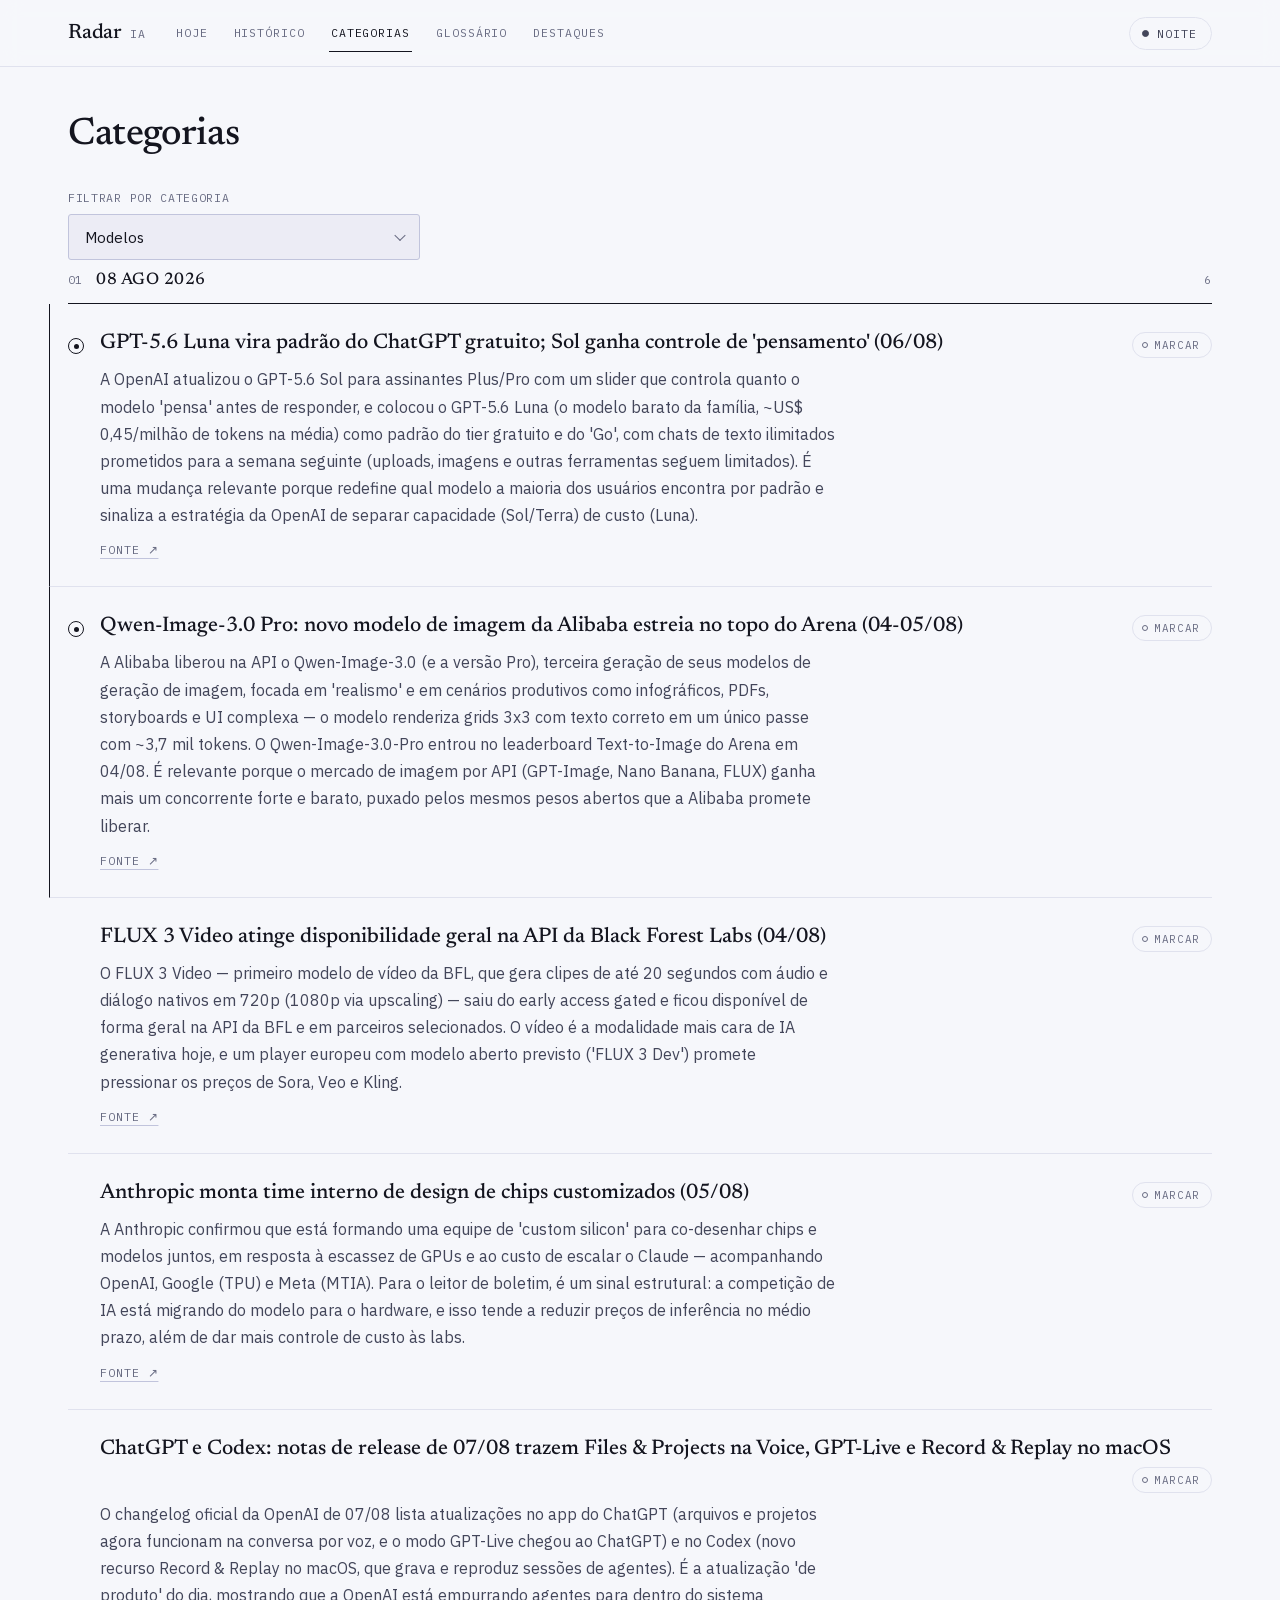
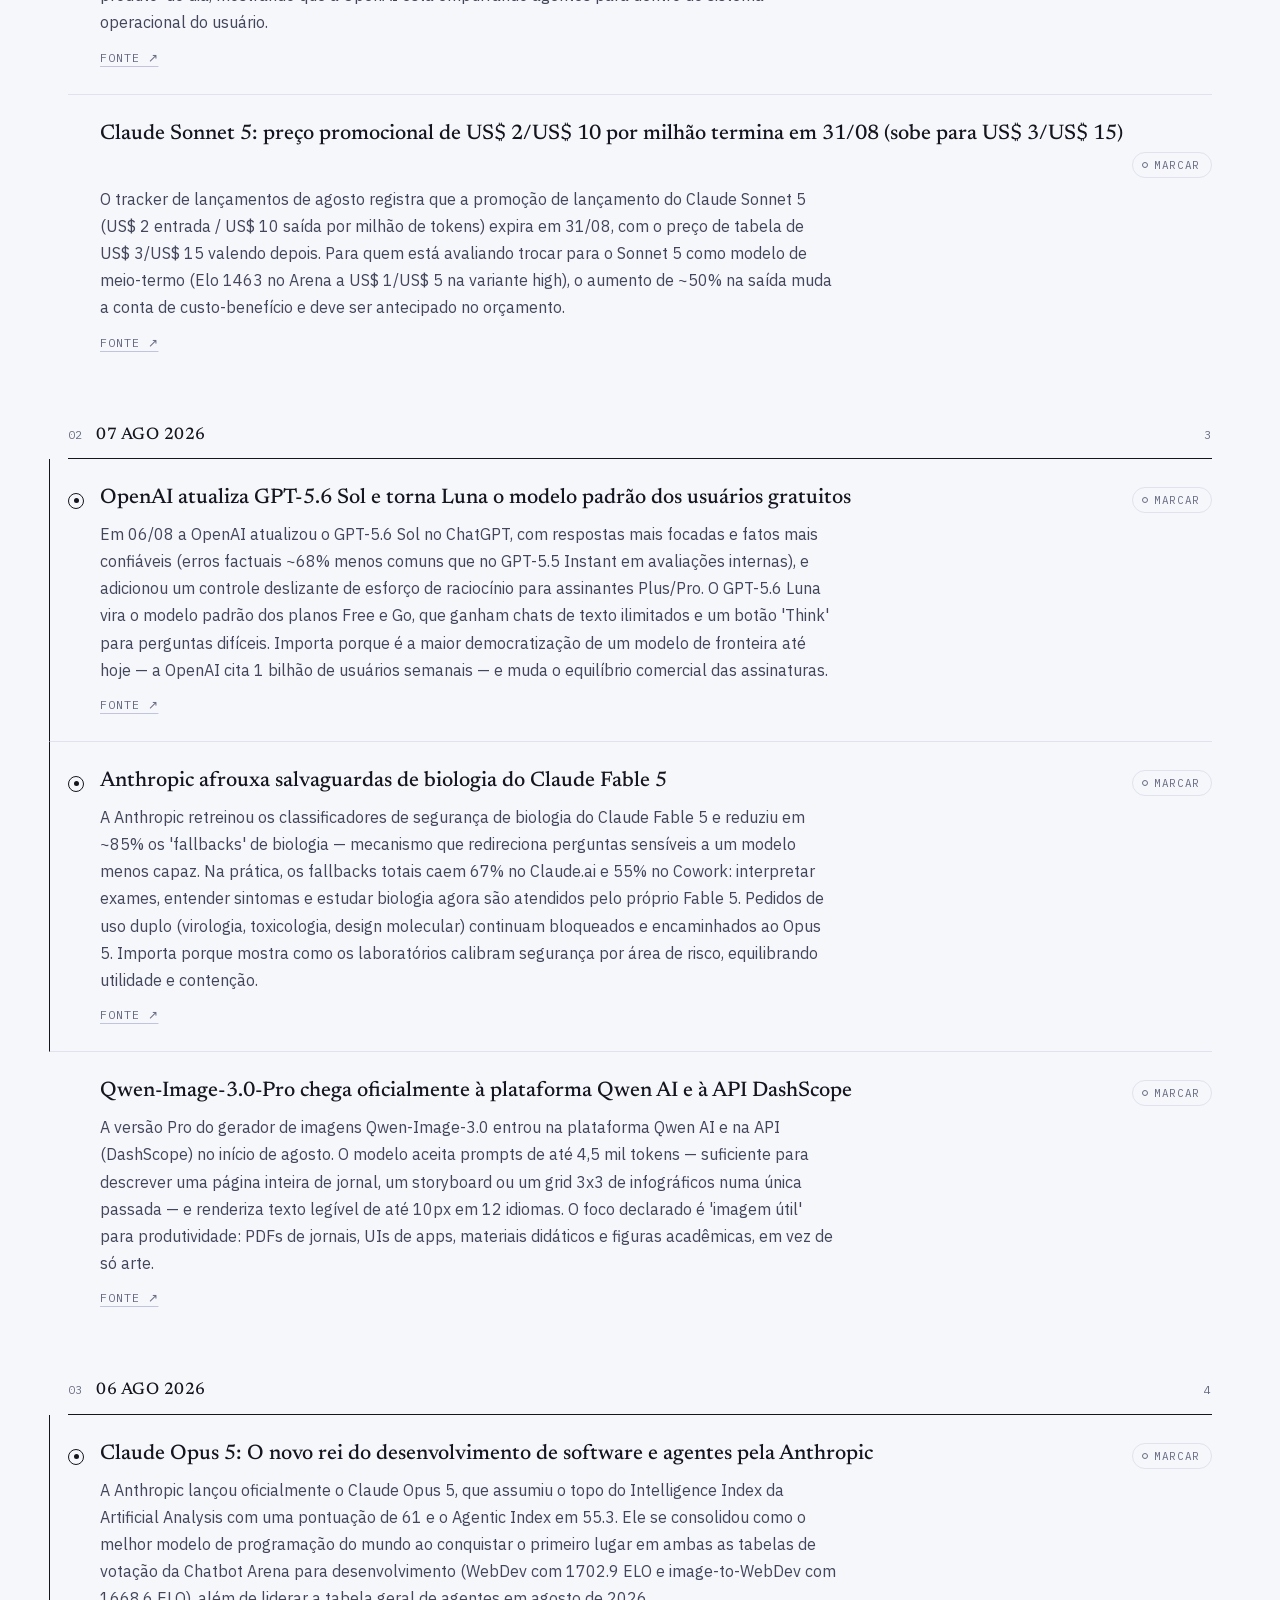
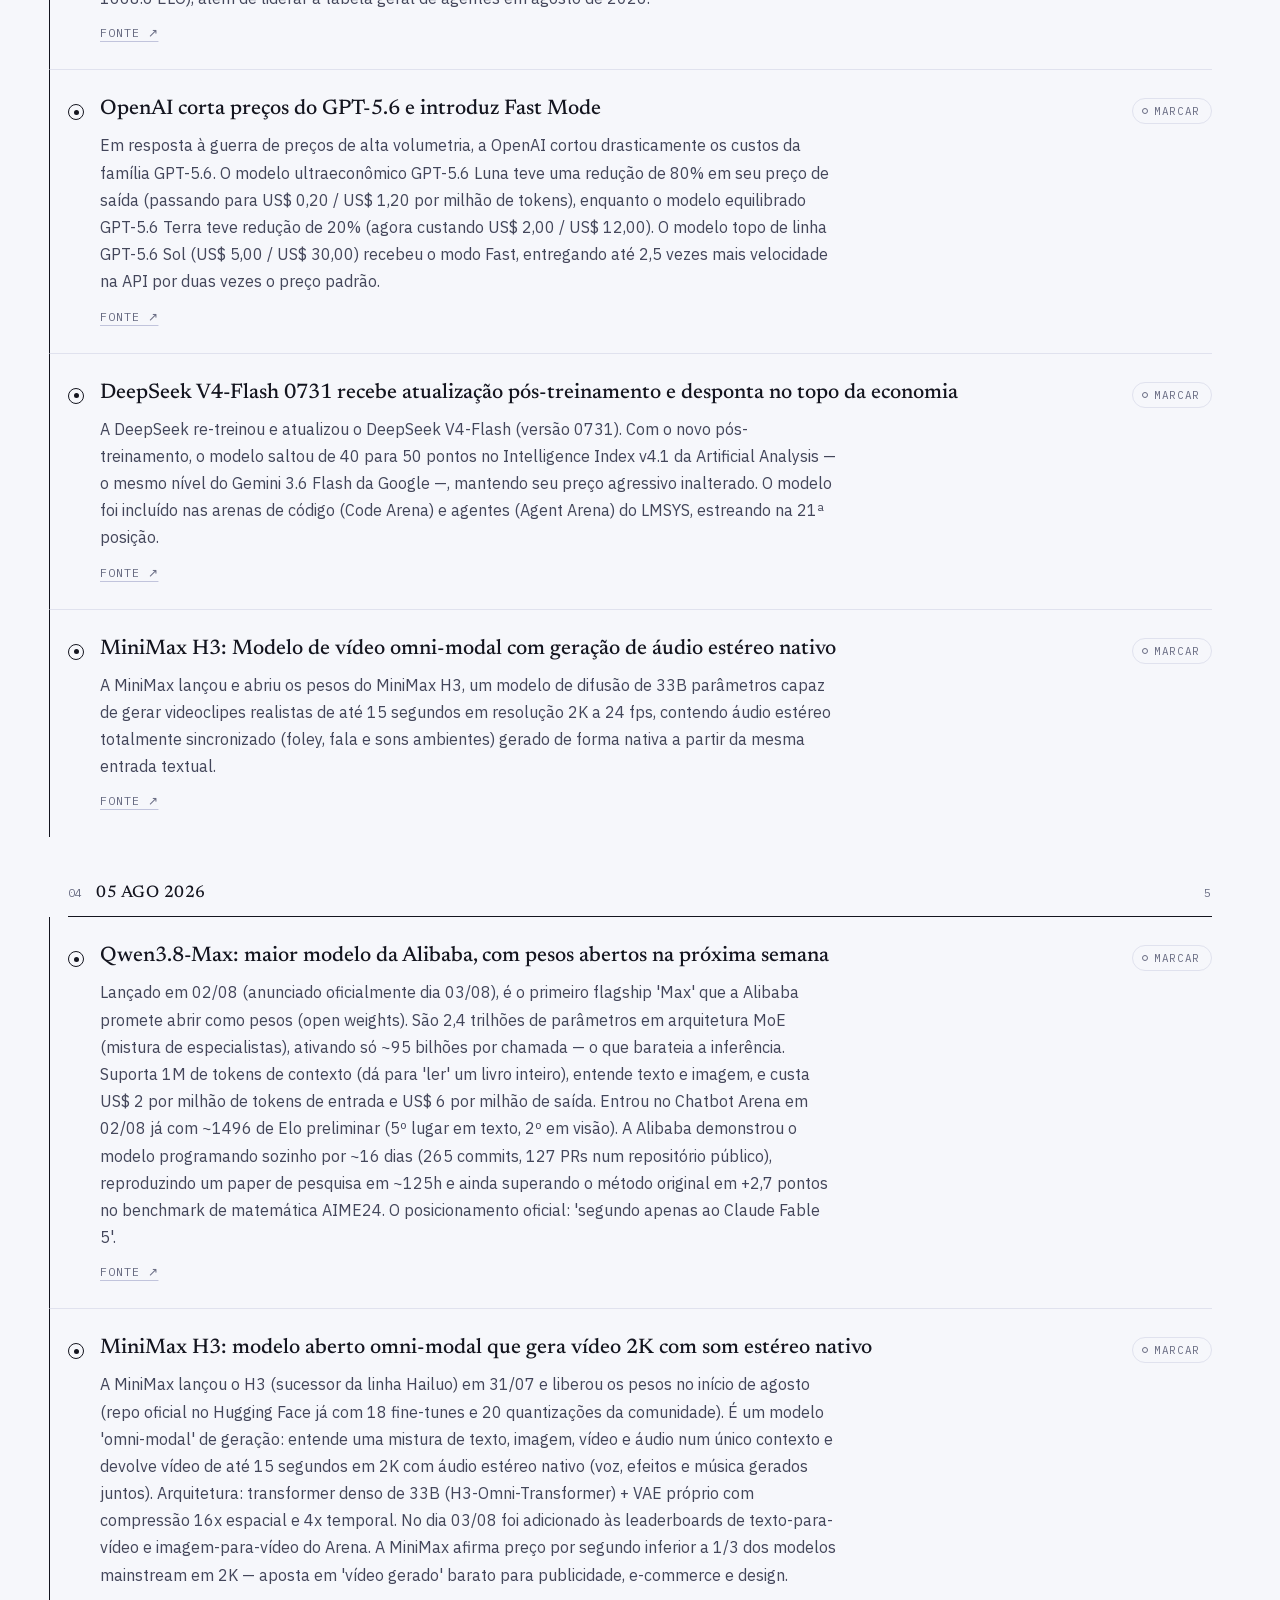
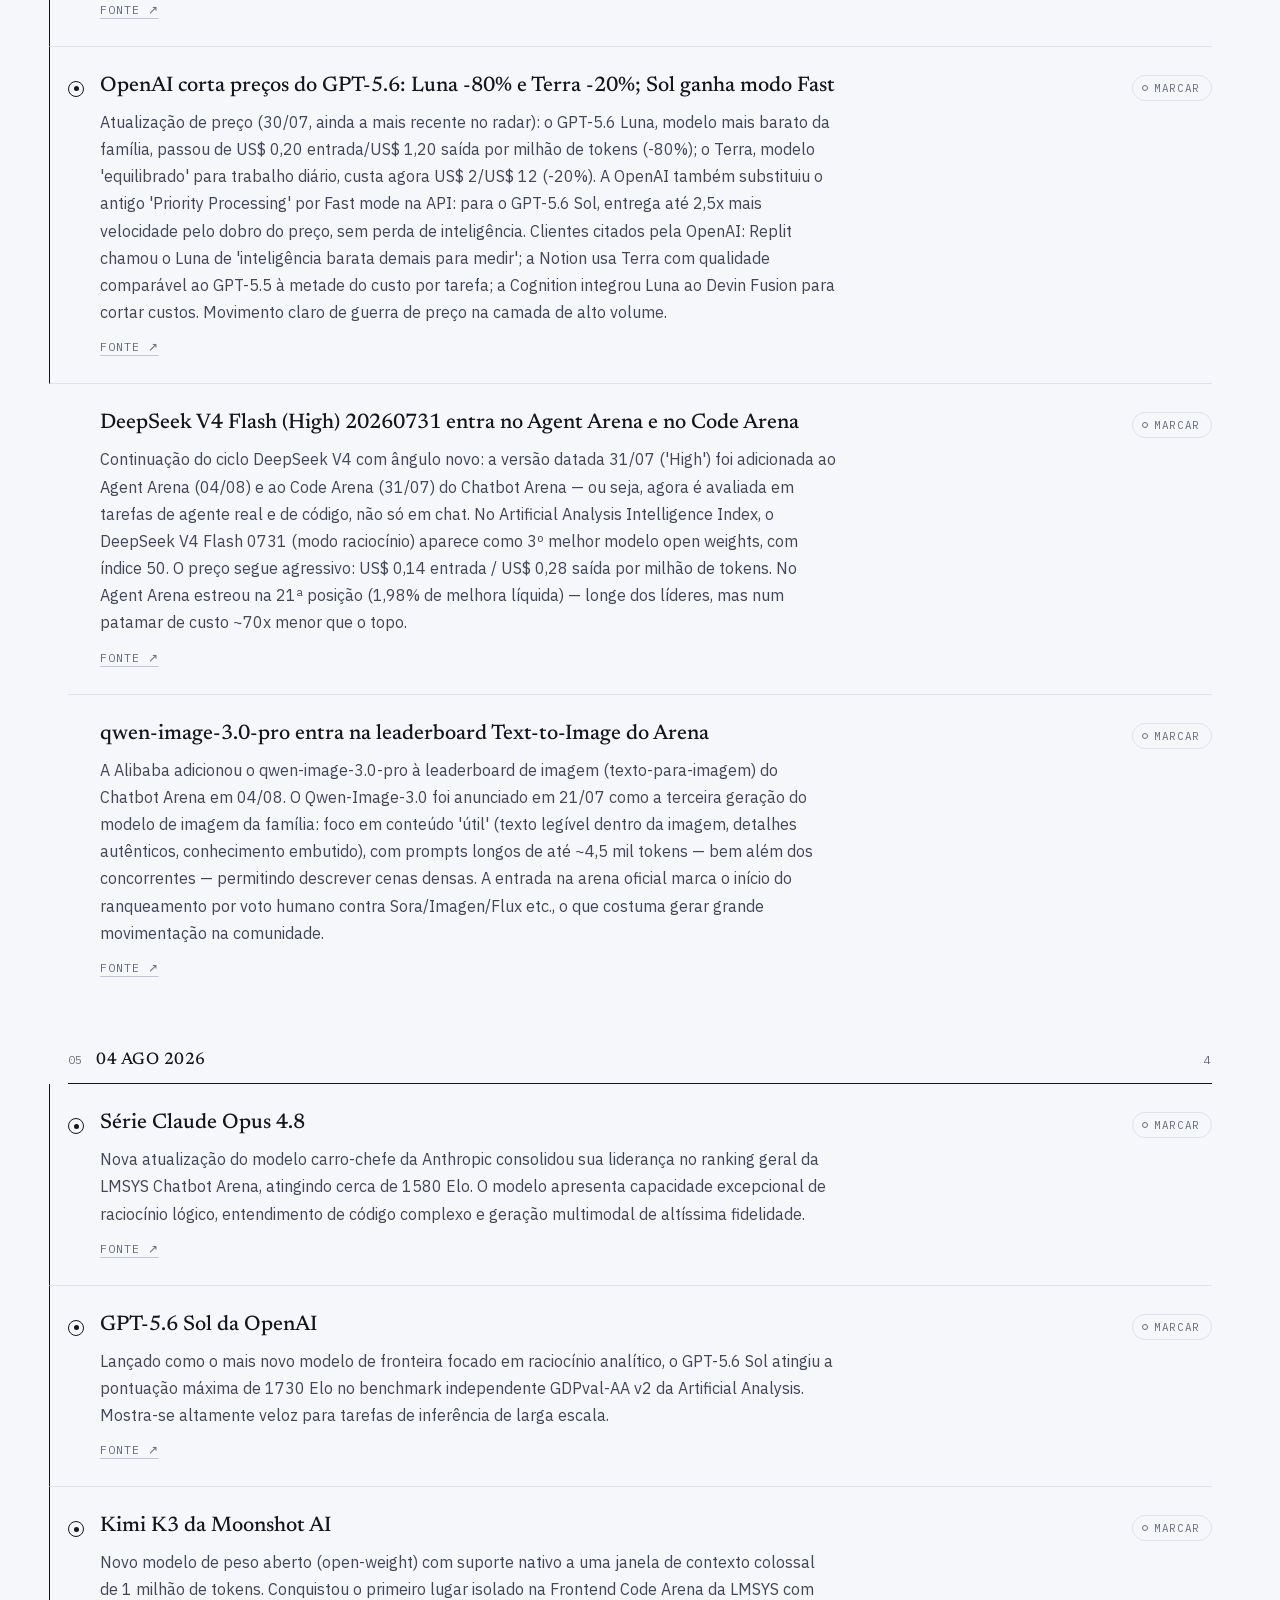
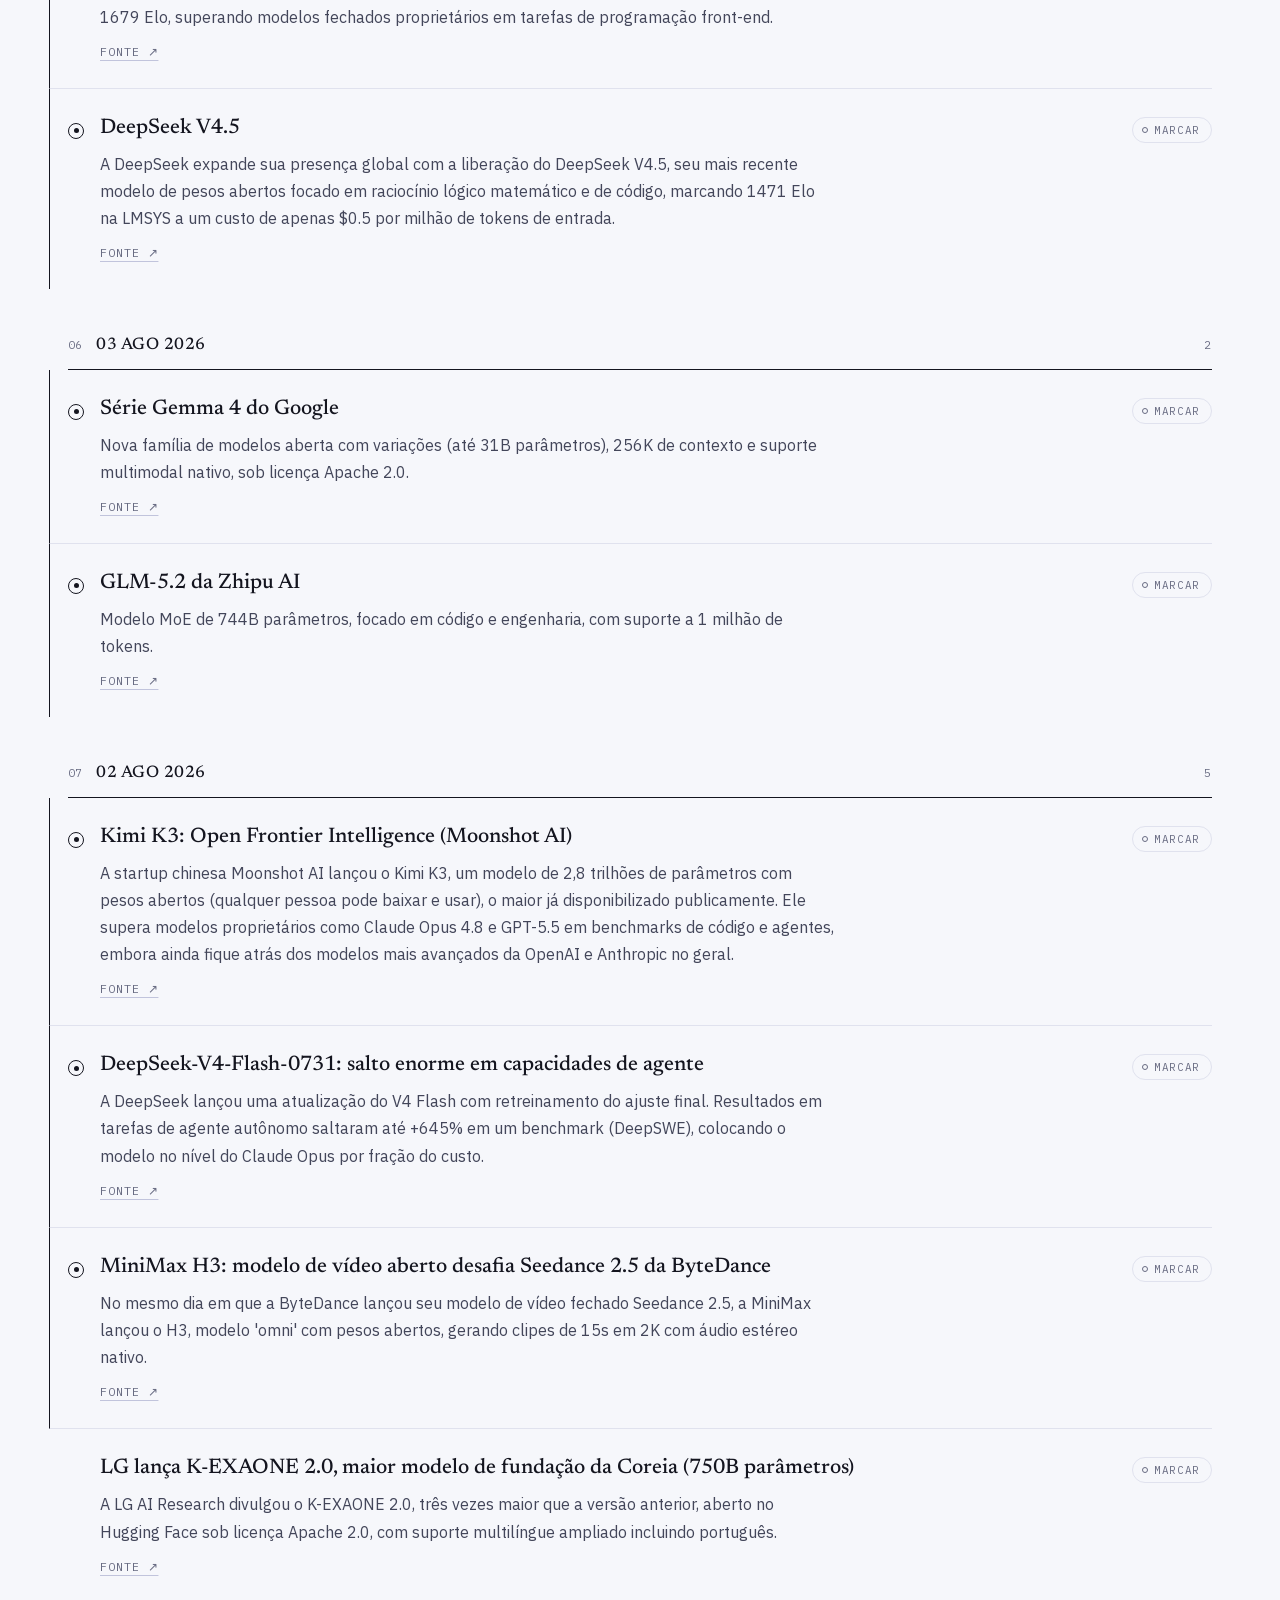
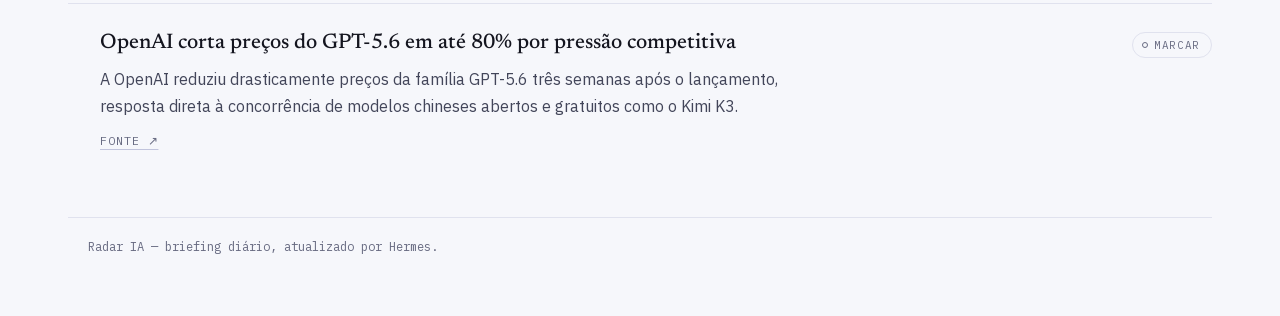
==== commit e22bad74: "feat: marcar item como destaque (localStorage) + pagina Destaques Botao "Marcar"/"Marcado" em cada i" ====
--- a/site/categoria.html
+++ b/site/categoria.html
@@ -17,6 +17,7 @@
       <a href="historico.html">Histórico</a>
       <a href="categoria.html" class="active">Categorias</a>
       <a href="glossario.html">Glossário</a>
+      <a href="destaques.html">Destaques</a>
     </nav>
     <button id="theme-toggle" type="button"></button>
   </div>
@@ -65,6 +66,7 @@
       const items = day.secoes && day.secoes[key];
       if (!items || !items.length) continue;
       i += 1;
+      const ctx = { data: day.data, catKey: key, catLabel: meta.label };
       html += `
         <section class="category-section">
           <div class="category-head">
@@ -72,11 +74,12 @@
             <h2 class="category-title"><a href="dia.html?data=${encodeURIComponent(day.data)}">${fmtDate(day.data)}</a></h2>
             <span class="label cat-count">${items.length}</span>
           </div>
-          <div class="item-list">${items.map((it) => renderItem(it)).join("")}</div>
+          <div class="item-list">${items.map((it) => renderItem(it, ctx)).join("")}</div>
         </section>
       `;
     }
     content.innerHTML = html || `<p class="state-msg">Nada registrado ainda em ${escapeHtml(meta.label)}.</p>`;
+    initMarkToggles(content);
   }
 
   select.addEventListener("change", () => {
--- a/site/css/style.css
+++ b/site/css/style.css
@@ -3,24 +3,25 @@
 /*
   EDITORIAL BRIEFING — Radar IA
   World: a daily printed briefing / morning newsletter, not a dashboard,
-  not a field log. One nameplate, one accent ink ("ember"), numbered
-  sections read top to bottom with a single rest-stop at the midpoint.
-  Relevance is conveyed by weight and a plain mark, never by a second
-  color competing with the accent.
+  not a field log. One nameplate, one accent ink (cool blue-violet, not
+  the warm tone of the first pass), numbered sections read top to bottom
+  with a single rest-stop at the midpoint. Relevance is conveyed by
+  weight and a plain mark, never by a second color competing with the
+  accent.
 */
 
 :root {
-  --paper: #f7f3ea;
-  --paper-raised: #f1ead9;
-  --ink: #211c14;
-  --ink-soft: #42392c;
-  --ink-faint: #6b6152;
-  --rule: #e2d9c7;
-  --rule-strong: #c7bb9f;
-  --ember: #b5501c;
-  --ember-soft: rgba(181, 80, 28, 0.1);
-
-  --shadow-card: 0 1px 0 rgba(33, 28, 20, 0.04);
+  --paper: #f6f7fb;
+  --paper-raised: #ececf5;
+  --ink: #14151f;
+  --ink-soft: #43465a;
+  --ink-faint: #686b82;
+  --rule: #e0e2ee;
+  --rule-strong: #c1c4dc;
+  --accent: #4b4fe0;
+  --accent-soft: rgba(75, 79, 224, 0.08);
+
+  --shadow-card: 0 1px 0 rgba(20, 21, 31, 0.04);
   --radius: 3px;
   --font-display: "Newsreader", Georgia, "Times New Roman", serif;
   --font-body: "IBM Plex Sans", "Segoe UI", sans-serif;
@@ -28,28 +29,28 @@
 }
 
 :root[data-theme="dark"] {
-  --paper: #16130e;
-  --paper-raised: #1d1810;
-  --ink: #f3ece0;
-  --ink-soft: #cabfa9;
-  --ink-faint: #8f846c;
-  --rule: #2e281d;
-  --rule-strong: #443c2a;
-  --ember: #e2913f;
-  --ember-soft: rgba(226, 145, 63, 0.14);
+  --paper: #0a0b10;
+  --paper-raised: #14151f;
+  --ink: #eef0fa;
+  --ink-soft: #b4b7ce;
+  --ink-faint: #83869d;
+  --rule: #202233;
+  --rule-strong: #34374c;
+  --accent: #8489ff;
+  --accent-soft: rgba(132, 137, 255, 0.14);
 }
 
 @media (prefers-color-scheme: dark) {
   :root:not([data-theme="light"]) {
-    --paper: #16130e;
-    --paper-raised: #1d1810;
-    --ink: #f3ece0;
-    --ink-soft: #cabfa9;
-    --ink-faint: #8f846c;
-    --rule: #2e281d;
-    --rule-strong: #443c2a;
-    --ember: #e2913f;
-    --ember-soft: rgba(226, 145, 63, 0.14);
+    --paper: #0a0b10;
+    --paper-raised: #14151f;
+    --ink: #eef0fa;
+    --ink-soft: #b4b7ce;
+    --ink-faint: #83869d;
+    --rule: #202233;
+    --rule-strong: #34374c;
+    --accent: #8489ff;
+    --accent-soft: rgba(132, 137, 255, 0.14);
   }
 }
 
@@ -131,7 +132,7 @@
   color: var(--ink-faint);
   transition: color 0.15s ease;
 }
-.brand:hover .brand-mark { color: var(--ember); }
+.brand:hover .brand-mark { color: var(--accent); }
 
 nav.site-nav {
   display: flex;
@@ -183,6 +184,30 @@
   flex-shrink: 0;
 }
 .toggle-dot.is-filled { background: currentColor; }
+
+/* ---------- Mark toggle (Destaques) ---------- */
+
+.mark-toggle {
+  font-family: var(--font-mono);
+  font-size: 0.68rem;
+  text-transform: uppercase;
+  letter-spacing: 0.06em;
+  color: var(--ink-faint);
+  background: none;
+  border: 1px solid var(--rule);
+  border-radius: 999px;
+  padding: 5px 11px 5px 9px;
+  display: inline-flex;
+  align-items: center;
+  gap: 6px;
+  cursor: pointer;
+  margin-left: auto;
+  transition: border-color 0.15s ease, color 0.15s ease;
+}
+.mark-toggle:hover { border-color: var(--rule-strong); color: var(--ink-soft); }
+.mark-dot { width: 6px; height: 6px; border-radius: 50%; border: 1px solid currentColor; flex-shrink: 0; }
+.mark-toggle[aria-pressed="true"] { border-color: var(--accent); color: var(--accent); }
+.mark-toggle[aria-pressed="true"] .mark-dot { background: currentColor; }
 
 /* ---------- Layout grid ---------- */
 
@@ -231,19 +256,19 @@
 .meta-row { display: flex; flex-wrap: wrap; gap: 8px 20px; }
 .meta-row .label { color: var(--ink-faint); }
 
-.ember-band {
+.accent-band {
   margin-top: 22px;
   padding: 10px 16px;
-  border: 1px solid var(--ember);
+  border: 1px solid var(--accent);
   border-radius: var(--radius);
-  background: var(--ember-soft);
+  background: var(--accent-soft);
   display: flex;
   flex-wrap: wrap;
   align-items: baseline;
   gap: 6px 12px;
 }
-.ember-band .label { color: var(--ember); }
-.ember-band-text { font-size: 0.92rem; color: var(--ink-soft); }
+.accent-band .label { color: var(--accent); }
+.accent-band-text { font-size: 0.92rem; color: var(--ink-soft); }
 
 .display-h1 {
   margin: 26px 0 0;
@@ -427,7 +452,7 @@
   color: var(--ink);
   transition: color 0.15s ease;
 }
-.deepen-box a:hover { color: var(--ember); }
+.deepen-box a:hover { color: var(--accent); }
 .deepen-box .title { font-family: var(--font-display); font-size: 1.15rem; }
 
 /* ---------- Histórico ---------- */
@@ -446,7 +471,7 @@
 .history-item:hover .history-summary { color: var(--ink); }
 .date-row { display: flex; flex-direction: column; gap: 6px; }
 .history-item .day-date { font-family: var(--font-mono); font-size: 0.8rem; color: var(--ink-faint); }
-.history-item .badge { font-family: var(--font-mono); font-size: 0.68rem; text-transform: uppercase; letter-spacing: 0.06em; color: var(--ember); }
+.history-item .badge { font-family: var(--font-mono); font-size: 0.68rem; text-transform: uppercase; letter-spacing: 0.06em; color: var(--accent); }
 .history-summary { margin: 0; font-size: 0.98rem; line-height: 1.6; color: var(--ink-soft); transition: color 0.15s ease; }
 
 /* ---------- Glossário ---------- */
@@ -462,7 +487,7 @@
   background: var(--paper-raised);
   color: var(--ink);
 }
-.search-field input:focus { outline: 2px solid var(--ember); outline-offset: 1px; }
+.search-field input:focus { outline: 2px solid var(--accent); outline-offset: 1px; }
 
 .glossario-list { margin: 34px 0 0; }
 .glossario-list dt {
@@ -481,6 +506,24 @@
   color: var(--ink-soft);
   line-height: 1.6;
 }
+
+/* ---------- Destaques ---------- */
+
+.page-lead {
+  margin: 10px 0 0;
+  max-width: 46rem;
+  font-size: 1rem;
+  line-height: 1.6;
+  color: var(--ink-soft);
+}
+
+.destaque-list { margin-top: 30px; }
+.destaque-item { padding: 24px 0; border-bottom: 1px solid var(--rule); }
+.destaque-list .destaque-item:first-child { padding-top: 0; }
+.destaque-list .destaque-item:last-child { border-bottom: none; }
+.destaque-meta { display: flex; flex-wrap: wrap; align-items: center; gap: 6px 16px; margin-bottom: 10px; }
+.destaque-meta a.label { text-decoration: underline; text-decoration-color: var(--rule-strong); text-underline-offset: 3px; }
+.destaque-meta .mark-toggle { margin-left: auto; }
 
 /* ---------- Categoria filter ---------- */
 
@@ -518,7 +561,7 @@
   pointer-events: none;
 }
 .category-head h2 a { color: inherit; text-decoration: none; }
-.category-head h2 a:hover { color: var(--ember); }
+.category-head h2 a:hover { color: var(--accent); }
 
 .state-msg {
   color: var(--ink-faint);
@@ -552,6 +595,7 @@
 @media (pointer: coarse) {
   nav.site-nav a { padding: 13px 2px; }
   #theme-toggle { padding: 13px 16px 13px 14px; }
+  .mark-toggle { padding: 12px 15px 12px 12px; }
   .chip { padding: 12px 18px; }
   .chips { gap: 12px; }
 }
